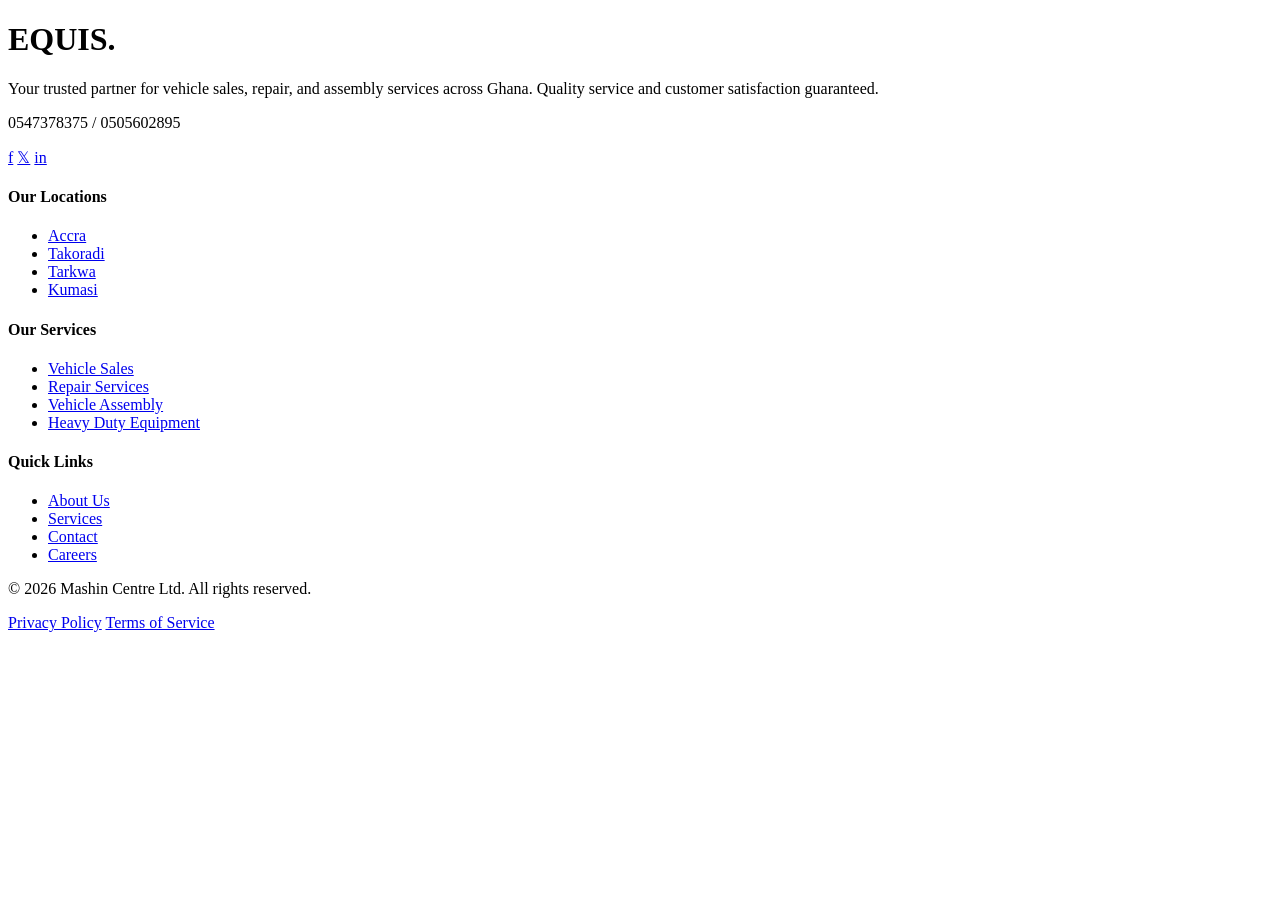
==== about.html @ 40446935 "added some files" ====
<!DOCTYPE html>
<html lang="en">
<head>
    <meta charset="UTF-8">
    <meta name="viewport" content="width=device-width, initial-scale=1.0">
    <title>Document</title>
</head>
<body>
    <!---------Footer----------------->
    <footer>
      <div class="footer-container">

        <div class="footer-brand">
          <div class="footer-logo">
            <h1>EQUIS.</h1>
          </div>
          <p class="footer-desc">
            Your trusted partner for vehicle sales, repair, and assembly services across Ghana. Quality service and customer satisfaction guaranteed.
          </p>
          <p class="footer-phone">0547378375 / 0505602895</p>
          <div class="footer-socials">
            <a href="#" class="social-link">f</a>
            <a href="#" class="social-link">𝕏</a>
            <a href="#" class="social-link">in</a>
          </div>
        </div>

        <div class="footer-col">
          <h4>Our Locations</h4>
          <ul>
            <li><a href="#">Accra</a></li>
            <li><a href="#">Takoradi</a></li>
            <li><a href="#">Tarkwa</a></li>
            <li><a href="#">Kumasi</a></li>
          </ul>
        </div>

        <div class="footer-col">
          <h4>Our Services</h4>
          <ul>
            <li><a href="#">Vehicle Sales</a></li>
            <li><a href="#">Repair Services</a></li>
            <li><a href="#">Vehicle Assembly</a></li>
            <li><a href="#">Heavy Duty Equipment</a></li>
          </ul>
        </div>

        <div class="footer-col">
          <h4>Quick Links</h4>
          <ul>
            <li><a href="#">About Us</a></li>
            <li><a href="#">Services</a></li>
            <li><a href="#">Contact</a></li>
            <li><a href="#">Careers</a></li>
          </ul>
        </div>

      </div>

      <div class="footer-bottom">
        <p>&copy; 2026 Mashin Centre Ltd. All rights reserved.</p>
        <div class="footer-bottom-links">
          <a href="#">Privacy Policy</a>
          <a href="#">Terms of Service</a>
        </div>
      </div>
    </footer>
    <!---------End of Footer----------------->
</body>
</html>
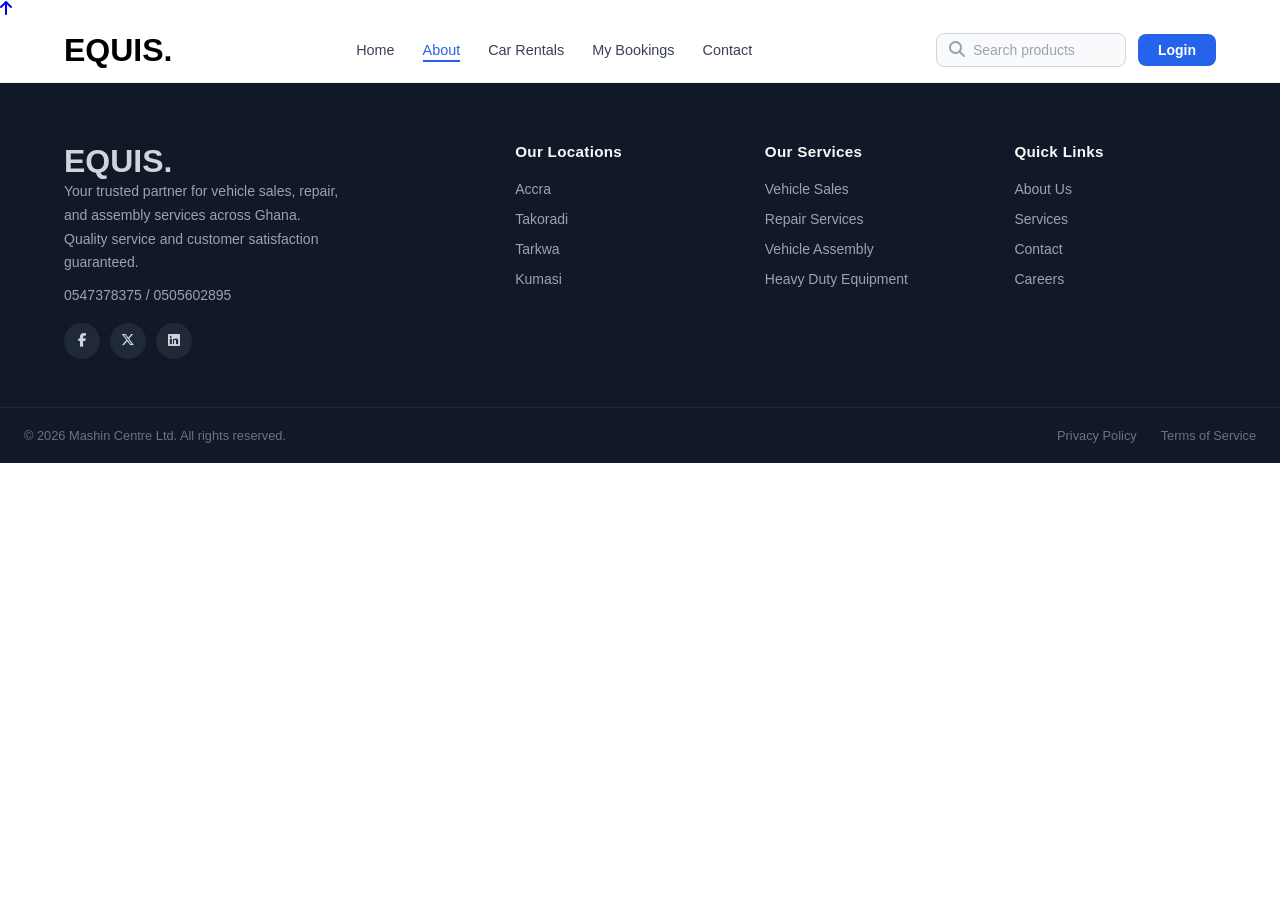
==== commit 218f236d: "added some files" ====
--- a/about.html
+++ b/about.html
@@ -1,12 +1,57 @@
-<!DOCTYPE html>
+<!doctype html>
+
 <html lang="en">
-<head>
-    <meta charset="UTF-8">
-    <meta name="viewport" content="width=device-width, initial-scale=1.0">
-    <title>Document</title>
-</head>
-<body>
-    <!---------Footer----------------->
+  <head>
+    <meta charset="UTF-8" />
+
+    <meta name="viewport" content="width=device-width, initial-scale=1.0" />
+
+    <title>EQUIS</title>
+
+    <link rel="stylesheet" href="css/style.css" />
+     <link rel="stylesheet" href="https://cdnjs.cloudflare.com/ajax/libs/font-awesome/6.5.0/css/all.min.css"/>
+  </head>
+  <body id="top">
+     
+    <div class="top-arrow">
+        <a href="#top"><i class="fa-solid fa-arrow-up"></i></a>
+    </div>
+
+   <!---------Header----------------->
+<header>
+  <div class="container">
+    <div class="navbar">
+
+      <div class="logo">
+        <h1>EQUIS.</h1>
+      </div>
+
+      <nav>
+        <ul>
+          <li><a href="index.html" >Home</a></li>
+          <li><a href="about.html" class="active">About</a></li>
+          <li><a href="rentals.html">Car Rentals</a></li>
+          <li><a href="booking.html">My Bookings</a></li>
+          <li><a href="contact.html">Contact</a></li>
+        </ul>
+      </nav>
+
+      <div class="header-actions">
+        <div class="search-box">
+          <span class="search-icon"><i class="fa-solid fa-magnifying-glass"></i></span>
+          <input type="text" placeholder="Search products" />
+        </div>
+        <a href="#" class="btn-login">Login</a>
+      </div>
+
+    </div>
+  </div>
+</header>
+<!-----------------End of header--------------------->
+<main>
+
+</main>
+ <!---------Footer----------------->
     <footer>
       <div class="footer-container">
 
@@ -19,9 +64,9 @@
           </p>
           <p class="footer-phone">0547378375 / 0505602895</p>
           <div class="footer-socials">
-            <a href="#" class="social-link">f</a>
-            <a href="#" class="social-link">𝕏</a>
-            <a href="#" class="social-link">in</a>
+            <a href="www.facebook.com" class="social-link"><i class="fa-brands fa-facebook-f"></i></a>
+            <a href="www.twitter.com" class="social-link"><i class="fa-brands fa-x-twitter"></i></a>
+            <a href="www.LinkedIn.com" class="social-link"><i class="fa-brands fa-linkedin"></i></a>
           </div>
         </div>
 
@@ -66,5 +111,7 @@
       </div>
     </footer>
     <!---------End of Footer----------------->
-</body>
-</html>+
+    <script src="js/script.js"></script>
+  </body>
+</html>
--- a/css/style.css
+++ b/css/style.css
@@ -0,0 +1,245 @@
+*{
+    margin: 0;
+    padding:0;
+    box-sizing: border-box;
+    text-decoration:none;
+    font-family: sans-serif;
+}
+/* ---- HEADER ----- */
+header {
+  background-color: #ffffff;
+  border-bottom: 1px solid #f0f0f0;
+  position: sticky;
+  top: 0;
+  z-index: 1000;
+}
+
+header .container {
+  max-width: 1200px;
+  margin: 0 auto;
+  padding: 0 24px;
+}
+
+.navbar {
+  display: flex;
+  align-items: center;
+  justify-content: space-between;
+  height: 64px;
+  gap: 32px;
+}
+
+.logo-img {
+  height: 40px;
+  width: auto;
+  display: block;
+}
+
+
+nav ul {
+  list-style: none;
+  display: flex;
+  align-items: center;
+  gap: 28px;
+  margin: 0;
+  padding: 0;
+}
+
+nav ul li a {
+  text-decoration: none;
+  color: #374151;
+  font-size: 0.9rem;
+  font-weight: 500;
+  transition: color 0.2s ease;
+  white-space: nowrap;
+}
+
+nav ul li a:hover {
+  color: #2563eb;
+}
+
+nav ul li a.active {
+  color: #2563eb;
+  border-bottom: 2px solid #2563eb;
+  padding-bottom: 2px;
+}
+
+
+.header-actions {
+  display: flex;
+  align-items: center;
+  gap: 12px;
+  flex-shrink: 0;
+}
+
+
+.search-box {
+  display: flex;
+  align-items: center;
+  gap: 8px;
+  border: 1px solid #d1d5db;
+  border-radius: 8px;
+  padding: 7px 12px;
+  background: #f9fafb;
+  color: #9ca3af;
+}
+
+.search-box input {
+  border: none;
+  outline: none;
+  background: transparent;
+  font-size: 0.875rem;
+  color: #374151;
+  width: 140px;
+}
+
+.search-box input::placeholder {
+  color: #9ca3af;
+}
+
+
+.btn-login {
+  background-color: #2563eb;
+  color: #ffffff;
+  text-decoration: none;
+  padding: 8px 20px;
+  border-radius: 8px;
+  font-size: 0.875rem;
+  font-weight: 600;
+  transition: background-color 0.2s ease;
+  white-space: nowrap;
+}
+
+.btn-login:hover {
+  background-color: #1d4ed8;
+}
+
+
+
+
+/* -------------FOOTER STYLES------------ */
+
+footer {
+  background-color: #111827;
+  color: #d1d5db;
+  padding-top: 60px;
+}
+
+
+.footer-container {
+  max-width: 1200px;
+  margin: 0 auto;
+  padding: 0 24px 48px;
+  display: grid;
+  grid-template-columns: 2fr 1fr 1fr 1fr;
+  gap: 48px;
+}
+
+.footer-logo-img {
+  height: 40px;
+  width: auto;
+  margin-bottom: 16px;
+  /* If logo is dark, make it visible on dark bg */
+  filter: brightness(0) invert(1);
+}
+
+.footer-desc {
+  font-size: 0.875rem;
+  line-height: 1.7;
+  color: #9ca3af;
+  margin-bottom: 12px;
+  max-width: 280px;
+}
+
+.footer-phone {
+  font-size: 0.875rem;
+  color: #9ca3af;
+  margin-bottom: 20px;
+}
+
+
+.footer-socials {
+  display: flex;
+  gap: 10px;
+}
+
+.social-link {
+  display: inline-flex;
+  align-items: center;
+  justify-content: center;
+  width: 36px;
+  height: 36px;
+  border-radius: 50%;
+  background-color: #1f2937;
+  color: #d1d5db;
+  text-decoration: none;
+  font-size: 0.85rem;
+  font-weight: 600;
+  transition: background-color 0.2s ease, color 0.2s ease;
+}
+
+.social-link:hover {
+  background-color: #2563eb;
+  color: #ffffff;
+}
+
+
+.footer-col h4 {
+  font-size: 0.95rem;
+  font-weight: 600;
+  color: #f9fafb;
+  margin-bottom: 20px;
+  letter-spacing: 0.02em;
+}
+
+.footer-col ul {
+  list-style: none;
+  padding: 0;
+  margin: 0;
+  display: flex;
+  flex-direction: column;
+  gap: 12px;
+}
+
+.footer-col ul li a {
+  text-decoration: none;
+  color: #9ca3af;
+  font-size: 0.875rem;
+  transition: color 0.2s ease;
+}
+
+.footer-col ul li a:hover {
+  color: #2563eb;
+}
+
+
+.footer-bottom {
+  border-top: 1px solid #1f2937;
+  max-width: 100%;
+  padding: 20px 24px;
+  display: flex;
+  align-items: center;
+  justify-content: space-between;
+}
+
+.footer-bottom p {
+  font-size: 0.8rem;
+  color: #6b7280;
+  margin: 0;
+}
+
+.footer-bottom-links {
+  display: flex;
+  gap: 24px;
+}
+
+.footer-bottom-links a {
+  text-decoration: none;
+  color: #6b7280;
+  font-size: 0.8rem;
+  transition: color 0.2s ease;
+}
+
+.footer-bottom-links a:hover {
+  color: #2563eb;
+}
+
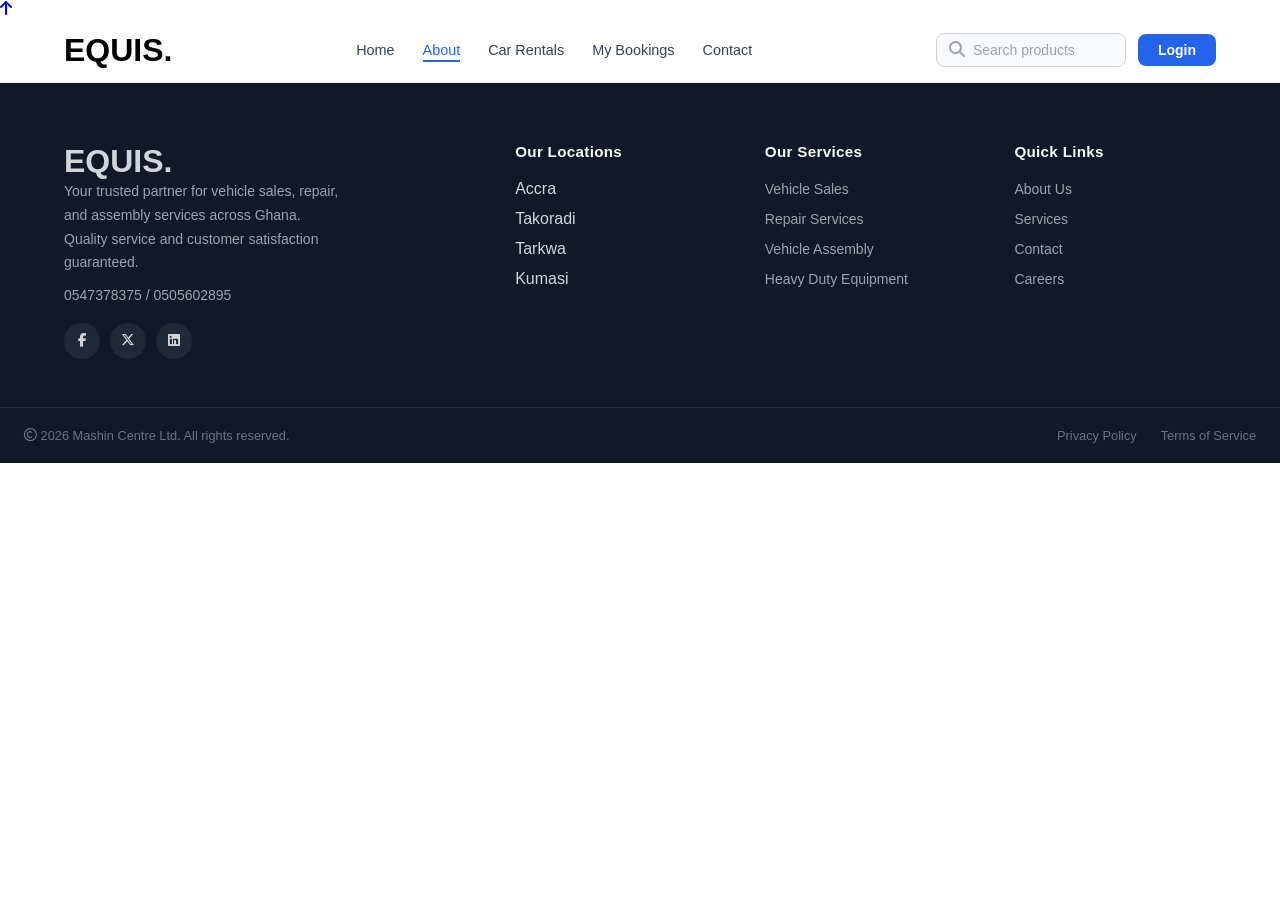
==== commit 196aad8d: "added some files" ====
--- a/about.html
+++ b/about.html
@@ -73,10 +73,10 @@
         <div class="footer-col">
           <h4>Our Locations</h4>
           <ul>
-            <li><a href="#">Accra</a></li>
-            <li><a href="#">Takoradi</a></li>
-            <li><a href="#">Tarkwa</a></li>
-            <li><a href="#">Kumasi</a></li>
+            <li>Accra</li>
+            <li>Takoradi</li>
+            <li>Tarkwa</li>
+            <li>Kumasi</li>
           </ul>
         </div>
 
@@ -93,17 +93,17 @@
         <div class="footer-col">
           <h4>Quick Links</h4>
           <ul>
-            <li><a href="#">About Us</a></li>
-            <li><a href="#">Services</a></li>
-            <li><a href="#">Contact</a></li>
-            <li><a href="#">Careers</a></li>
+            <li><a href="about.html">About Us</a></li>
+            <li><a href="booking.html">Services</a></li>
+            <li><a href="contact.html">Contact</a></li>
+            <li><a href="about.html">Careers</a></li>
           </ul>
         </div>
 
       </div>
 
       <div class="footer-bottom">
-        <p>&copy; 2026 Mashin Centre Ltd. All rights reserved.</p>
+        <p><i class="fa-regular fa-copyright"></i> 2026 Mashin Centre Ltd. All rights reserved.</p>
         <div class="footer-bottom-links">
           <a href="#">Privacy Policy</a>
           <a href="#">Terms of Service</a>
--- a/css/style.css
+++ b/css/style.css
@@ -1,3 +1,7 @@
+@import url('https://fonts.googleapis.com/css2?family=Arvo:ital,wght@0,400;0,700;1,400;1,700&family=Inter:ital,opsz,wght@0,14..32,100..900;1,14..32,100..900&family=Montserrat:ital,wght@0,100..900;1,100..900&family=Poppins:ital,wght@0,100;0,200;0,300;0,400;0,500;0,600;0,700;0,800;0,900;1,100;1,200;1,300;1,400;1,500;1,600;1,700;1,800;1,900&display=swap');
+
+
+
 *{
     margin: 0;
     padding:0;
@@ -111,6 +115,685 @@
 
 .btn-login:hover {
   background-color: #1d4ed8;
+}
+/* ----------MAIN STYLES-------- */
+
+
+
+.hero {
+  background: linear-gradient(135deg, #eef2ff 0%, #f0f7ff 50%, #e8f4fd 100%);
+  padding: 72px 0 60px;
+}
+
+.hero-container {
+  max-width: 1200px;
+  margin: 0 auto;
+  padding: 0 24px;
+  display: grid;
+  grid-template-columns: 1fr 1fr;
+  align-items: center;
+  gap: 48px;
+}
+
+
+.hero-label {
+  display: inline-block;
+  background-color: #dbeafe;
+  color: #2563eb;
+  font-size: 0.78rem;
+  font-weight: 600;
+  padding: 5px 14px;
+  border-radius: 20px;
+  margin-bottom: 20px;
+  letter-spacing: 0.03em;
+}
+
+.hero-title {
+  font-size: 3rem;
+  font-weight: 800;
+  color: #111827;
+  line-height: 1.15;
+  margin-bottom: 18px;
+}
+
+.hero-title-blue {
+  color: #2563eb;
+}
+
+.hero-desc {
+  font-size: 0.95rem;
+  color: #6b7280;
+  line-height: 1.75;
+  max-width: 420px;
+  margin-bottom: 36px;
+}
+
+
+.hero-stats {
+  display: flex;
+  gap: 32px;
+  flex-wrap: wrap;
+}
+
+.stat-item {
+  display: flex;
+  align-items: center;
+  gap: 10px;
+}
+
+.stat-icon {
+  font-size: 1.4rem;
+  color: #2563eb;
+}
+
+.stat-number {
+  font-size: 1.1rem;
+  font-weight: 700;
+  color: #111827;
+  line-height: 1.2;
+}
+
+.stat-label {
+  font-size: 0.78rem;
+  color: #9ca3af;
+}
+
+
+.hero-image-wrap {
+  position: relative;
+  display: flex;
+  align-items: center;
+  justify-content: center;
+}
+
+.hero-car-img {
+  width: 100%;
+  max-width: 520px;
+  object-fit: contain;
+  position: relative;
+  z-index: 1;
+  filter: drop-shadow(0 20px 40px rgba(0, 0, 0, 0.12));
+}
+
+
+.hero-badge {
+  position: absolute;
+  background: #ffffff;
+  border-radius: 12px;
+  padding: 10px 16px;
+  display: flex;
+  align-items: center;
+  gap: 10px;
+  box-shadow: 0 8px 24px rgba(0, 0, 0, 0.1);
+  z-index: 2;
+}
+
+.badge-rating {
+  top: 20px;
+  left: 0;
+}
+
+.badge-price {
+  bottom: 20px;
+  right: 0;
+}
+
+.badge-star {
+  font-size: 1.2rem;
+  color: #2563eb;
+  background: #dbeafe;
+  width: 34px;
+  height: 34px;
+  border-radius: 50%;
+  display: flex;
+  align-items: center;
+  justify-content: center;
+}
+
+.badge-check {
+  font-size: 1rem;
+  color: #16a34a;
+  background: #dcfce7;
+  width: 34px;
+  height: 34px;
+  border-radius: 50%;
+  display: flex;
+  align-items: center;
+  justify-content: center;
+  font-weight: 700;
+}
+
+.badge-title {
+  font-size: 0.85rem;
+  font-weight: 700;
+  color: #111827;
+  line-height: 1.3;
+}
+
+.badge-sub {
+  font-size: 0.75rem;
+  color: #9ca3af;
+}
+
+/* ===========================
+   BOOKING FORM SECTION
+   =========================== */
+
+.booking-section {
+  background: #ffffff;
+  padding: 0 0 60px;
+}
+
+.booking-container {
+  max-width: 900px;
+  margin: 0 auto;
+  padding: 0 24px;
+}
+
+.booking-label {
+  font-size: 0.85rem;
+  font-weight: 600;
+  color: #374151;
+  margin-bottom: 16px;
+  padding-top: 40px;
+}
+
+.booking-form {
+  display: flex;
+  align-items: flex-end;
+  gap: 0;
+  background: #ffffff;
+  border: 1px solid #e5e7eb;
+  border-radius: 14px;
+  padding: 20px 24px;
+  box-shadow: 0 4px 24px rgba(0, 0, 0, 0.06);
+  flex-wrap: wrap;
+}
+
+.form-group {
+  flex: 1;
+  min-width: 160px;
+  display: flex;
+  flex-direction: column;
+  gap: 6px;
+}
+
+.form-group label {
+  font-size: 0.78rem;
+  font-weight: 600;
+  color: #374151;
+  letter-spacing: 0.02em;
+}
+
+.input-wrap {
+  display: flex;
+  align-items: center;
+  gap: 8px;
+}
+
+.input-icon {
+  font-size: 1rem;
+  color: #9ca3af;
+}
+
+.input-wrap select,
+.input-wrap input[type="date"] {
+  border: none;
+  outline: none;
+  font-size: 0.875rem;
+  color: #374151;
+  background: transparent;
+  width: 100%;
+  cursor: pointer;
+}
+
+.input-wrap select option {
+  color: #374151;
+}
+
+
+.form-divider {
+  width: 1px;
+  height: 40px;
+  background-color: #e5e7eb;
+  margin: 0 16px;
+  align-self: center;
+}
+
+
+.btn-search {
+  background-color: #2563eb;
+  color: #ffffff;
+  border: none;
+  padding: 12px 28px;
+  border-radius: 10px;
+  font-size: 0.9rem;
+  font-weight: 600;
+  cursor: pointer;
+  white-space: nowrap;
+  margin-left: 16px;
+  transition: background-color 0.2s ease, transform 0.1s ease;
+}
+
+.btn-search:hover {
+  background-color: #1d4ed8;
+  transform: translateY(-1px);
+}
+
+.btn-search:active {
+  transform: translateY(0);
+}
+
+ 
+/* ===========================
+   WHY CHOOSE US / FEATURES
+   =========================== */
+.features-section {
+  background: #f8fafc;
+  padding: 80px 0;
+}
+ 
+.section-header {
+  text-align: center;
+  margin-bottom: 52px;
+}
+ 
+.section-tag {
+  display: inline-block;
+  background: #dbeafe;
+  color: #2563eb;
+  font-size: 0.78rem;
+  font-weight: 600;
+  padding: 5px 14px;
+  border-radius: 20px;
+  margin-bottom: 14px;
+  letter-spacing: 0.03em;
+}
+ 
+.section-header h2 {
+  font-size: 2rem;
+  font-weight: 800;
+  color: #111827;
+  margin-bottom: 12px;
+  letter-spacing: -0.02em;
+}
+ 
+.section-header p {
+  font-size: 0.9rem;
+  color: #6b7280;
+  max-width: 480px;
+  margin: 0 auto;
+}
+ 
+.features-grid {
+  display: grid;
+  grid-template-columns: repeat(4, 1fr);
+  gap: 24px;
+}
+ 
+.feature-card {
+  background: #ffffff;
+  border-radius: 16px;
+  padding: 28px 24px;
+  border: 1px solid #f0f0f0;
+  transition: box-shadow 0.2s, transform 0.2s;
+}
+ 
+.feature-card:hover {
+  box-shadow: 0 8px 32px rgba(37,99,235,0.08);
+  transform: translateY(-4px);
+}
+ 
+.feature-icon {
+  font-size: 1.8rem;
+  margin-bottom: 16px;
+}
+ 
+.feature-card h4 {
+  font-size: 0.95rem;
+  font-weight: 700;
+  color: #111827;
+  margin-bottom: 10px;
+}
+ 
+.feature-card p {
+  font-size: 0.83rem;
+  color: #6b7280;
+  line-height: 1.7;
+}
+ 
+/* ===========================
+   FEATURED VEHICLES
+   =========================== */
+.vehicles-section {
+  background: #ffffff;
+  padding: 80px 0;
+}
+ 
+.vehicles-grid {
+  display: grid;
+  grid-template-columns: repeat(3, 1fr);
+  gap: 24px;
+  margin-bottom: 40px;
+}
+ 
+.vehicle-card {
+  background: #ffffff;
+  border-radius: 16px;
+  border: 1px solid #f0f0f0;
+  overflow: hidden;
+  transition: box-shadow 0.2s, transform 0.2s;
+}
+ 
+.vehicle-card:hover {
+  box-shadow: 0 12px 40px rgba(0,0,0,0.09);
+  transform: translateY(-4px);
+}
+ 
+.vehicle-img-wrap {
+  position: relative;
+  background: #f8fafc;
+  height: 180px;
+  overflow: hidden;
+  display: flex;
+  align-items: center;
+  justify-content: center;
+}
+ 
+.vehicle-img-wrap img {
+  width: 100%;
+  height: 100%;
+  object-fit: cover;
+  transition: transform 0.3s;
+}
+ 
+.vehicle-card:hover .vehicle-img-wrap img {
+  transform: scale(1.05);
+}
+ 
+/* Vehicle type tags */
+.v-tag {
+  position: absolute;
+  top: 12px;
+  left: 12px;
+  font-size: 0.7rem;
+  font-weight: 700;
+  padding: 3px 10px;
+  border-radius: 20px;
+  text-transform: capitalize;
+  letter-spacing: 0.03em;
+  z-index: 1;
+}
+ 
+.v-tag.luxury  { background: #fef3c7; color: #d97706; }
+.v-tag.suv     { background: #d1fae5; color: #059669; }
+.v-tag.electric{ background: #ede9fe; color: #7c3aed; }
+.v-tag.sedan   { background: #dbeafe; color: #2563eb; }
+.v-tag.sports  { background: #fee2e2; color: #dc2626; }
+.v-tag.van     { background: #fce7f3; color: #db2777; }
+ 
+.v-fav {
+  position: absolute;
+  top: 12px;
+  right: 12px;
+  width: 28px;
+  height: 28px;
+  background: #ffffff;
+  border-radius: 50%;
+  display: flex;
+  align-items: center;
+  justify-content: center;
+  font-size: 0.85rem;
+  color: #9ca3af;
+  cursor: pointer;
+  z-index: 1;
+  box-shadow: 0 2px 6px rgba(0,0,0,0.1);
+  transition: color 0.2s;
+}
+ 
+.v-fav:hover {
+  color: #ef4444;
+}
+ 
+/* Vehicle info */
+.vehicle-info {
+  padding: 18px 18px 16px;
+}
+ 
+.vehicle-info h4 {
+  font-size: 0.95rem;
+  font-weight: 700;
+  color: #111827;
+  margin-bottom: 6px;
+}
+ 
+.v-rating {
+  font-size: 0.78rem;
+  color: #f59e0b;
+  margin-bottom: 12px;
+}
+ 
+.v-rating span {
+  color: #6b7280;
+  font-size: 0.75rem;
+}
+ 
+.v-specs {
+  display: flex;
+  gap: 12px;
+  flex-wrap: wrap;
+  margin-bottom: 8px;
+}
+ 
+.v-specs span {
+  font-size: 0.75rem;
+  color: #6b7280;
+}
+ 
+.v-location {
+  font-size: 0.75rem;
+  color: #9ca3af;
+  margin-bottom: 14px;
+}
+ 
+.v-footer {
+  display: flex;
+  align-items: flex-end;
+  justify-content: space-between;
+  border-top: 1px solid #f3f4f6;
+  padding-top: 14px;
+}
+ 
+.v-price-label {
+  font-size: 0.7rem;
+  color: #9ca3af;
+  margin-bottom: 2px;
+}
+ 
+.v-price {
+  font-size: 1.25rem;
+  font-weight: 800;
+  color: #2563eb;
+}
+ 
+.v-actions {
+  display: flex;
+  gap: 8px;
+}
+ 
+.btn-details {
+  padding: 7px 14px;
+  border: 1.5px solid #d1d5db;
+  border-radius: 8px;
+  font-size: 0.78rem;
+  font-weight: 600;
+  color: #374151;
+  background: transparent;
+  transition: border-color 0.2s, color 0.2s;
+  white-space: nowrap;
+}
+ 
+.btn-details:hover {
+  border-color: #2563eb;
+  color: #2563eb;
+}
+ 
+.btn-book {
+  padding: 7px 14px;
+  background: #2563eb;
+  border-radius: 8px;
+  font-size: 0.78rem;
+  font-weight: 600;
+  color: #ffffff;
+  transition: background-color 0.2s;
+  white-space: nowrap;
+}
+ 
+.btn-book:hover {
+  background-color: #1d4ed8;
+}
+ 
+/* View All */
+.view-all-wrap {
+  text-align: center;
+}
+ 
+.btn-view-all {
+  display: inline-block;
+  background: #2563eb;
+  color: #ffffff;
+  padding: 12px 36px;
+  border-radius: 10px;
+  font-size: 0.9rem;
+  font-weight: 600;
+  transition: background-color 0.2s, transform 0.1s;
+}
+ 
+.btn-view-all:hover {
+  background-color: #1d4ed8;
+  transform: translateY(-1px);
+}
+ 
+/* ----------TESTIMONIALS--------- */
+.testimonials-section {
+  background: #f8fafc;
+  padding: 80px 0 40px;
+}
+ 
+.testimonial-card {
+  max-width: 720px;
+  margin: 0 auto;
+  background: #ffffff;
+  border-radius: 20px;
+  padding: 40px;
+  box-shadow: 0 4px 32px rgba(0,0,0,0.07);
+  position: relative;
+}
+ 
+.testimonial-text {
+  font-size: 0.95rem;
+  color: #374151;
+  line-height: 1.85;
+  font-style: italic;
+  margin-bottom: 28px;
+}
+ 
+.testimonial-author {
+  display: flex;
+  align-items: center;
+  gap: 14px;
+  margin-bottom: 16px;
+}
+ 
+.author-avatar {
+  width: 48px;
+  height: 48px;
+  border-radius: 50%;
+  background: #2563eb;
+  color: #ffffff;
+  font-size: 1.1rem;
+  font-weight: 700;
+  display: flex;
+  align-items: center;
+  justify-content: center;
+  flex-shrink: 0;
+}
+ 
+.author-name {
+  font-size: 0.9rem;
+  font-weight: 700;
+  color: #111827;
+}
+ 
+.author-role {
+  font-size: 0.78rem;
+  color: #6b7280;
+}
+ 
+.author-company {
+  font-size: 0.75rem;
+  color: #9ca3af;
+}
+ 
+.testimonial-stars {
+  color: #f59e0b;
+  font-size: 1rem;
+  margin-bottom: 20px;
+}
+ 
+.testimonial-nav {
+  display: flex;
+  gap: 8px;
+  justify-content: flex-end;
+}
+ 
+.nav-btn {
+  width: 34px;
+  height: 34px;
+  border-radius: 50%;
+  border: 1.5px solid #d1d5db;
+  background: transparent;
+  font-size: 1.1rem;
+  cursor: pointer;
+  color: #374151;
+  display: flex;
+  align-items: center;
+  justify-content: center;
+  transition: border-color 0.2s, background 0.2s;
+}
+ 
+.nav-btn:hover {
+  border-color: #2563eb;
+  background: #2563eb;
+  color: #ffffff;
+}
+ 
+/* ----------STATS STYLES--------- */
+.stats-bar {
+  background: #ffffff;
+  padding: 48px 0;
+  border-top: 1px solid #f0f0f0;
+  border-bottom: 1px solid #f0f0f0;
+}
+ 
+.stats-grid {
+  display: grid;
+  grid-template-columns: repeat(4, 1fr);
+  gap: 24px;
+  text-align: center;
+}
+ 
+.stats-num {
+  font-size: 2rem;
+  font-weight: 800;
+  color: #111827;
+  letter-spacing: -0.02em;
+  margin-bottom: 4px;
+}
+ 
+.stats-lbl {
+  font-size: 0.82rem;
+  color: #9ca3af;
 }
 
 
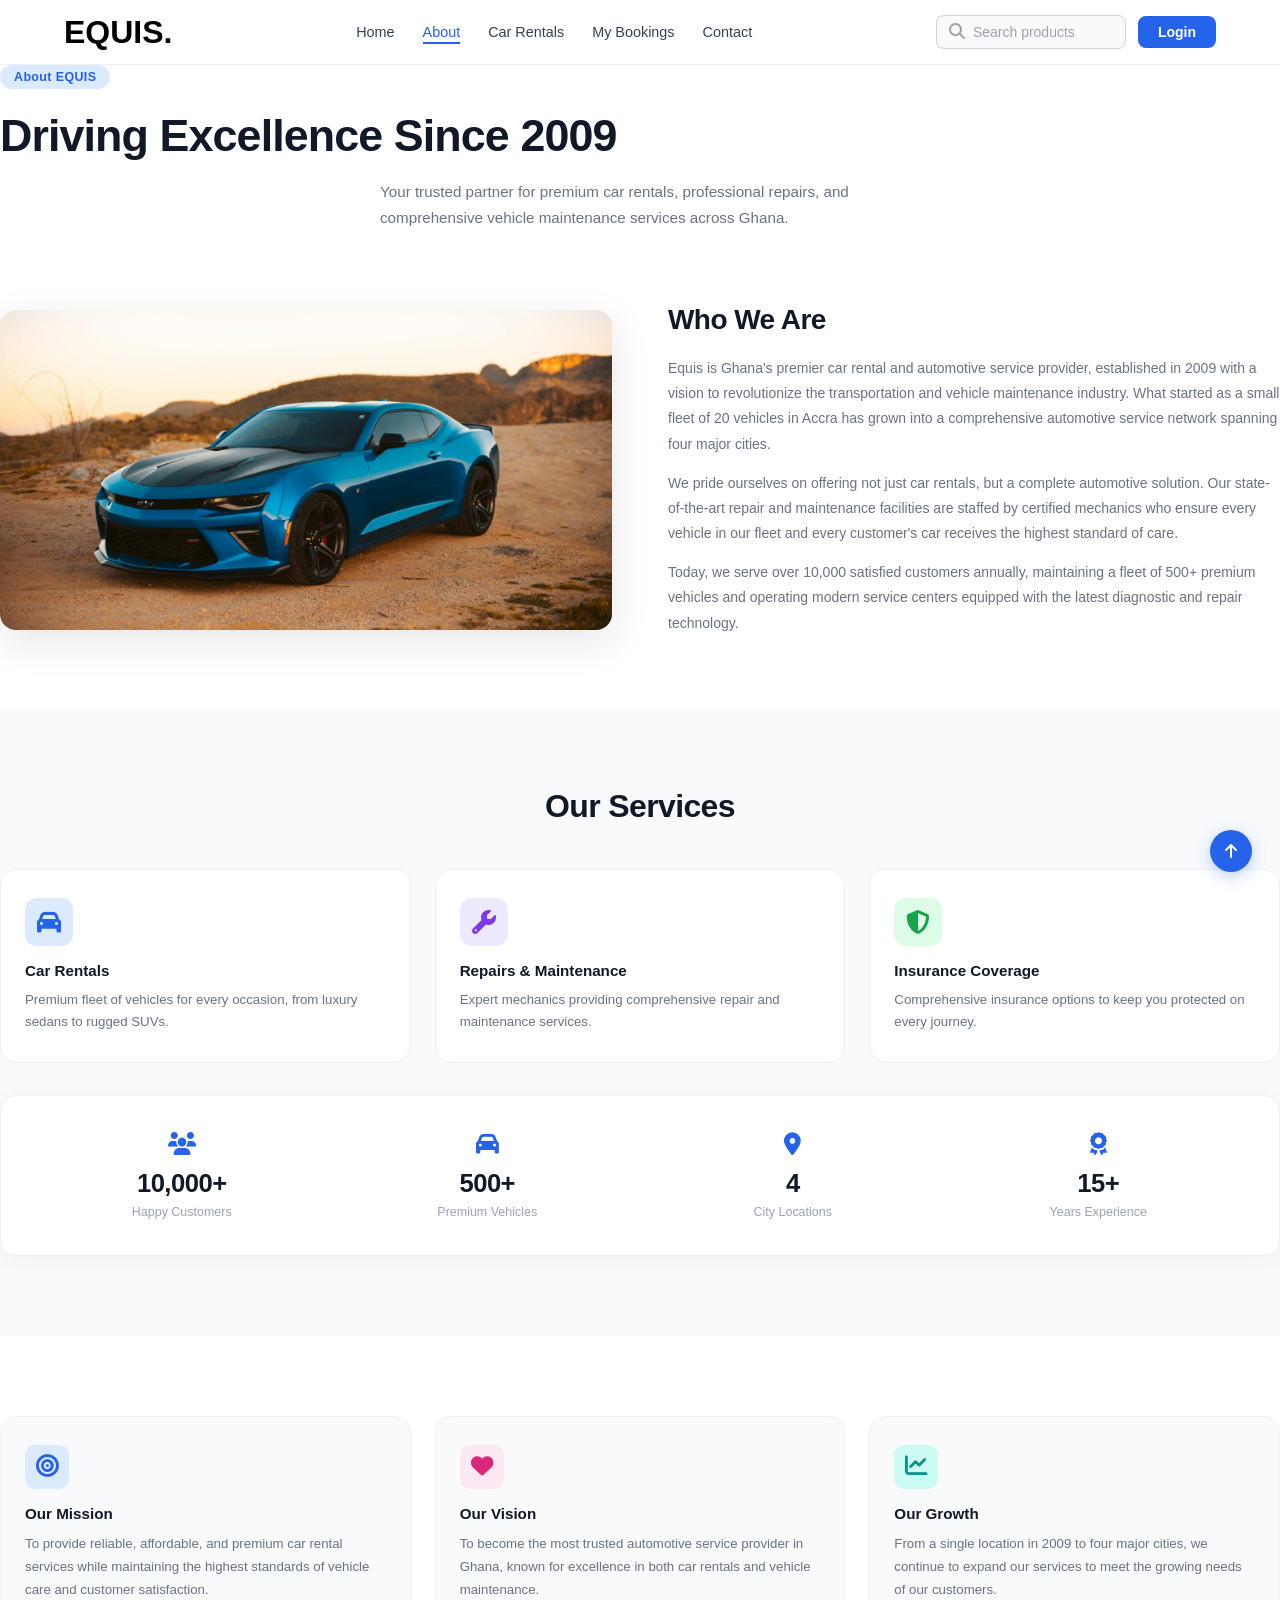
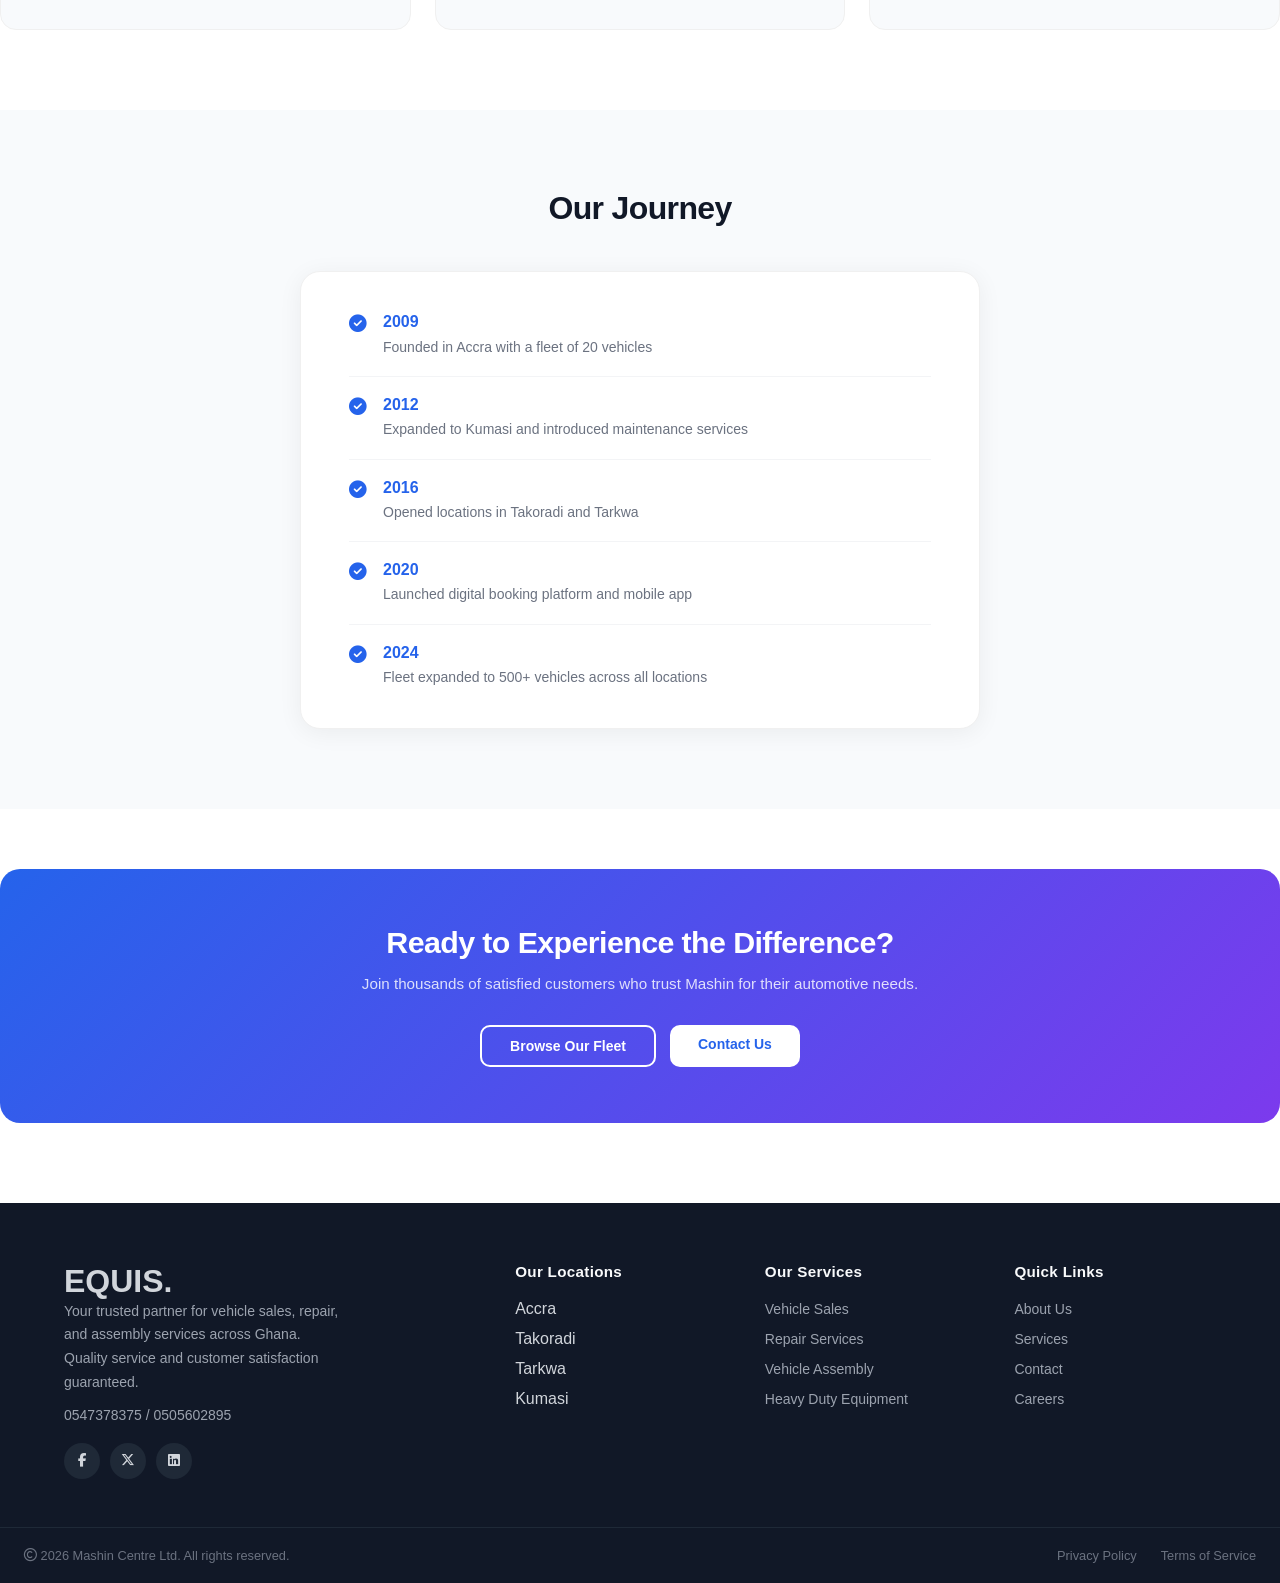
==== commit 7eb87e39: "added some files" ====
--- a/about.html
+++ b/about.html
@@ -49,7 +49,164 @@
 </header>
 <!-----------------End of header--------------------->
 <main>
-
+<!---------- ABOUT HERO -------->
+      <section class="about-hero">
+        <div class="container">
+          <span class="section-tag">About EQUIS</span>
+          <h1 class="about-hero-title">Driving Excellence Since <span class="blue">2009</span></h1>
+          <p class="about-hero-desc">Your trusted partner for premium car rentals, professional repairs, and comprehensive vehicle maintenance services across Ghana.</p>
+        </div>
+      </section>
+ 
+      <!-------- WHO WE ARE ------->
+      <section class="who-section">
+        <div class="container who-grid">
+          <div class="who-img-wrap">
+            <img src="images/car4.jpg" alt="Our Fleet" class="who-img" />
+          </div>
+          <div class="who-content">
+            <h2>Who We Are</h2>
+            <p>Equis is Ghana's premier car rental and automotive service provider, established in 2009 with a vision to revolutionize the transportation and vehicle maintenance industry. What started as a small fleet of 20 vehicles in Accra has grown into a comprehensive automotive service network spanning four major cities.</p>
+            <p>We pride ourselves on offering not just car rentals, but a complete automotive solution. Our state-of-the-art repair and maintenance facilities are staffed by certified mechanics who ensure every vehicle in our fleet and every customer's car receives the highest standard of care.</p>
+            <p>Today, we serve over 10,000 satisfied customers annually, maintaining a fleet of 500+ premium vehicles and operating modern service centers equipped with the latest diagnostic and repair technology.</p>
+          </div>
+        </div>
+      </section>
+ 
+      <!-------- OUR SERVICES -------->
+      <section class="about-services-section">
+        <div class="container">
+          <div class="section-header">
+            <h2>Our Services</h2>
+          </div>
+          <div class="about-services-grid">
+            <div class="about-service-card">
+              <div class="about-service-icon blue-icon"><i class="fa-solid fa-car"></i></div>
+              <h4>Car Rentals</h4>
+              <p>Premium fleet of vehicles for every occasion, from luxury sedans to rugged SUVs.</p>
+            </div>
+            <div class="about-service-card">
+              <div class="about-service-icon purple-icon"><i class="fa-solid fa-wrench"></i></div>
+              <h4>Repairs & Maintenance</h4>
+              <p>Expert mechanics providing comprehensive repair and maintenance services.</p>
+            </div>
+            <div class="about-service-card">
+              <div class="about-service-icon green-icon"><i class="fa-solid fa-shield-halved"></i></div>
+              <h4>Insurance Coverage</h4>
+              <p>Comprehensive insurance options to keep you protected on every journey.</p>
+            </div>
+          </div>
+ 
+          
+          <div class="about-stats-box">
+            <div class="about-stat-item">
+              <span class="about-stat-icon"><i class="fa-solid fa-users"></i></span>
+              <p class="about-stat-num">10,000+</p>
+              <p class="about-stat-lbl">Happy Customers</p>
+            </div>
+            <div class="about-stat-item">
+              <span class="about-stat-icon"><i class="fa-solid fa-car"></i></span>
+              <p class="about-stat-num">500+</p>
+              <p class="about-stat-lbl">Premium Vehicles</p>
+            </div>
+            <div class="about-stat-item">
+              <span class="about-stat-icon"><i class="fa-solid fa-location-dot"></i></span>
+              <p class="about-stat-num">4</p>
+              <p class="about-stat-lbl">City Locations</p>
+            </div>
+            <div class="about-stat-item">
+              <span class="about-stat-icon"><i class="fa-solid fa-award"></i></span>
+              <p class="about-stat-num">15+</p>
+              <p class="about-stat-lbl">Years Experience</p>
+            </div>
+          </div>
+        </div>
+      </section>
+ 
+      <!-------- MISSION -------->
+      <section class="mvg-section">
+        <div class="container">
+          <div class="mvg-grid">
+            <div class="mvg-card">
+              <div class="mvg-icon blue-icon"><i class="fa-solid fa-bullseye"></i></div>
+              <h4>Our Mission</h4>
+              <p>To provide reliable, affordable, and premium car rental services while maintaining the highest standards of vehicle care and customer satisfaction.</p>
+            </div>
+            <div class="mvg-card">
+              <div class="mvg-icon pink-icon"><i class="fa-solid fa-heart"></i></div>
+              <h4>Our Vision</h4>
+              <p>To become the most trusted automotive service provider in Ghana, known for excellence in both car rentals and vehicle maintenance.</p>
+            </div>
+            <div class="mvg-card">
+              <div class="mvg-icon teal-icon"><i class="fa-solid fa-chart-line"></i></div>
+              <h4>Our Growth</h4>
+              <p>From a single location in 2009 to four major cities, we continue to expand our services to meet the growing needs of our customers.</p>
+            </div>
+          </div>
+        </div>
+      </section>
+ 
+      <!--------- OUR JOURNEY TIMELINE -------->
+      <section class="journey-section">
+        <div class="container">
+          <div class="section-header">
+            <h2>Our Journey</h2>
+          </div>
+          <div class="journey-box">
+            <div class="timeline">
+              <div class="timeline-item">
+                <span class="timeline-icon"><i class="fa-solid fa-circle-check"></i></span>
+                <div class="timeline-content">
+                  <p class="timeline-year">2009</p>
+                  <p class="timeline-desc">Founded in Accra with a fleet of 20 vehicles</p>
+                </div>
+              </div>
+              <div class="timeline-item">
+                <span class="timeline-icon"><i class="fa-solid fa-circle-check"></i></span>
+                <div class="timeline-content">
+                  <p class="timeline-year">2012</p>
+                  <p class="timeline-desc">Expanded to Kumasi and introduced maintenance services</p>
+                </div>
+              </div>
+              <div class="timeline-item">
+                <span class="timeline-icon"><i class="fa-solid fa-circle-check"></i></span>
+                <div class="timeline-content">
+                  <p class="timeline-year">2016</p>
+                  <p class="timeline-desc">Opened locations in Takoradi and Tarkwa</p>
+                </div>
+              </div>
+              <div class="timeline-item">
+                <span class="timeline-icon"><i class="fa-solid fa-circle-check"></i></span>
+                <div class="timeline-content">
+                  <p class="timeline-year">2020</p>
+                  <p class="timeline-desc">Launched digital booking platform and mobile app</p>
+                </div>
+              </div>
+              <div class="timeline-item">
+                <span class="timeline-icon"><i class="fa-solid fa-circle-check"></i></span>
+                <div class="timeline-content">
+                  <p class="timeline-year">2024</p>
+                  <p class="timeline-desc">Fleet expanded to 500+ vehicles across all locations</p>
+                </div>
+              </div>
+            </div>
+          </div>
+        </div>
+      </section>
+ 
+      <!---------- CTA BANNER -------->
+      <section class="cta-section">
+        <div class="container">
+          <div class="cta-banner">
+            <h2>Ready to Experience the Difference?</h2>
+            <p>Join thousands of satisfied customers who trust Mashin for their automotive needs.</p>
+            <div class="cta-actions">
+              <a href="rentals.html" class="btn-cta-outline">Browse Our Fleet</a>
+              <a href="contact.html" class="btn-cta-solid">Contact Us</a>
+            </div>
+          </div>
+        </div>
+      </section>
 </main>
  <!---------Footer----------------->
     <footer>
--- a/css/style.css
+++ b/css/style.css
@@ -796,7 +796,428 @@
   color: #9ca3af;
 }
 
-
+about-hero {
+  background: linear-gradient(135deg, #eef2ff 0%, #f0f7ff 50%, #e8f4fd 100%);
+  padding: 72px 0 60px;
+  text-align: center;
+}
+ 
+.about-hero .section-tag {
+  display: inline-block;
+  background-color: #dbeafe;
+  color: #2563eb;
+  font-size: 0.78rem;
+  font-weight: 600;
+  padding: 5px 14px;
+  border-radius: 20px;
+  margin-bottom: 20px;
+  letter-spacing: 0.03em;
+}
+ 
+.about-hero-title {
+  font-size: 2.8rem;
+  font-weight: 800;
+  color: #111827;
+  line-height: 1.2;
+  margin-bottom: 16px;
+  letter-spacing: -0.02em;
+}
+ 
+.about-hero-desc {
+  font-size: 0.95rem;
+  color: #6b7280;
+  line-height: 1.75;
+  max-width: 520px;
+  margin: 0 auto;
+}
+ 
+/* ===========================
+   WHO WE ARE
+   =========================== */
+.who-section {
+  background: #ffffff;
+  padding: 72px 0;
+}
+ 
+.who-grid {
+  display: grid;
+  grid-template-columns: 1fr 1fr;
+  align-items: center;
+  gap: 56px;
+}
+ 
+.who-img-wrap {
+  border-radius: 16px;
+  overflow: hidden;
+  box-shadow: 0 12px 40px rgba(0, 0, 0, 0.1);
+}
+ 
+.who-img {
+  width: 100%;
+  height: 320px;
+  object-fit: cover;
+  display: block;
+}
+ 
+.who-content h2 {
+  font-size: 1.75rem;
+  font-weight: 800;
+  color: #111827;
+  margin-bottom: 20px;
+  letter-spacing: -0.02em;
+}
+ 
+.who-content p {
+  font-size: 0.875rem;
+  color: #6b7280;
+  line-height: 1.8;
+  margin-bottom: 14px;
+}
+ 
+.who-content p:last-child {
+  margin-bottom: 0;
+}
+ 
+/* ===========================
+   ABOUT SERVICES SECTION
+   =========================== */
+.about-services-section {
+  background: #f8fafc;
+  padding: 80px 0;
+}
+ 
+.about-services-section .section-header {
+  text-align: center;
+  margin-bottom: 44px;
+}
+ 
+.about-services-section .section-header h2 {
+  font-size: 2rem;
+  font-weight: 800;
+  color: #111827;
+  letter-spacing: -0.02em;
+}
+ 
+.about-services-grid {
+  display: grid;
+  grid-template-columns: repeat(3, 1fr);
+  gap: 24px;
+  margin-bottom: 32px;
+}
+ 
+.about-service-card {
+  background: #ffffff;
+  border-radius: 16px;
+  padding: 28px 24px;
+  border: 1px solid #f0f0f0;
+  transition: box-shadow 0.2s, transform 0.2s;
+}
+ 
+.about-service-card:hover {
+  box-shadow: 0 8px 32px rgba(37, 99, 235, 0.08);
+  transform: translateY(-4px);
+}
+ 
+.about-service-icon {
+  font-size: 1.5rem;
+  width: 48px;
+  height: 48px;
+  border-radius: 12px;
+  display: flex;
+  align-items: center;
+  justify-content: center;
+  margin-bottom: 16px;
+}
+ 
+.blue-icon   { background: #dbeafe; color: #2563eb; }
+.purple-icon { background: #ede9fe; color: #7c3aed; }
+.green-icon  { background: #dcfce7; color: #16a34a; }
+.pink-icon   { background: #fce7f3; color: #db2777; }
+.teal-icon   { background: #ccfbf1; color: #0d9488; }
+ 
+.about-service-card h4 {
+  font-size: 0.95rem;
+  font-weight: 700;
+  color: #111827;
+  margin-bottom: 10px;
+}
+ 
+.about-service-card p {
+  font-size: 0.83rem;
+  color: #6b7280;
+  line-height: 1.7;
+}
+ 
+/* ===========================
+   ABOUT STATS BOX
+   =========================== */
+.about-stats-box {
+  background: #ffffff;
+  border-radius: 16px;
+  border: 1px solid #f0f0f0;
+  padding: 36px 40px;
+  display: grid;
+  grid-template-columns: repeat(4, 1fr);
+  gap: 24px;
+  text-align: center;
+  box-shadow: 0 4px 20px rgba(0, 0, 0, 0.04);
+}
+ 
+.about-stat-item {
+  display: flex;
+  flex-direction: column;
+  align-items: center;
+  gap: 6px;
+}
+ 
+.about-stat-icon {
+  font-size: 1.4rem;
+  color: #2563eb;
+  margin-bottom: 4px;
+}
+ 
+.about-stat-num {
+  font-size: 1.6rem;
+  font-weight: 800;
+  color: #111827;
+  letter-spacing: -0.02em;
+  line-height: 1.2;
+}
+ 
+.about-stat-lbl {
+  font-size: 0.78rem;
+  color: #9ca3af;
+}
+ 
+/* ===========================
+   MISSION / VISION / GROWTH
+   =========================== */
+.mvg-section {
+  background: #ffffff;
+  padding: 80px 0;
+}
+ 
+.mvg-grid {
+  display: grid;
+  grid-template-columns: repeat(3, 1fr);
+  gap: 24px;
+}
+ 
+.mvg-card {
+  background: #f8fafc;
+  border-radius: 16px;
+  padding: 28px 24px;
+  border: 1px solid #f0f0f0;
+  transition: box-shadow 0.2s, transform 0.2s;
+}
+ 
+.mvg-card:hover {
+  box-shadow: 0 8px 32px rgba(37, 99, 235, 0.07);
+  transform: translateY(-4px);
+}
+ 
+.mvg-icon {
+  font-size: 1.4rem;
+  width: 44px;
+  height: 44px;
+  border-radius: 10px;
+  display: flex;
+  align-items: center;
+  justify-content: center;
+  margin-bottom: 16px;
+}
+ 
+.mvg-card h4 {
+  font-size: 0.95rem;
+  font-weight: 700;
+  color: #111827;
+  margin-bottom: 10px;
+}
+ 
+.mvg-card p {
+  font-size: 0.83rem;
+  color: #6b7280;
+  line-height: 1.75;
+}
+ 
+/* ===========================
+   OUR JOURNEY / TIMELINE
+   =========================== */
+.journey-section {
+  background: #f8fafc;
+  padding: 80px 0;
+}
+ 
+.journey-section .section-header {
+  text-align: center;
+  margin-bottom: 44px;
+}
+ 
+.journey-section .section-header h2 {
+  font-size: 2rem;
+  font-weight: 800;
+  color: #111827;
+  letter-spacing: -0.02em;
+}
+ 
+.journey-box {
+  max-width: 680px;
+  margin: 0 auto;
+  background: #ffffff;
+  border-radius: 20px;
+  padding: 40px 48px;
+  box-shadow: 0 4px 24px rgba(0, 0, 0, 0.06);
+  border: 1px solid #f0f0f0;
+}
+ 
+.timeline {
+  display: flex;
+  flex-direction: column;
+  gap: 0;
+}
+ 
+.timeline-item {
+  display: flex;
+  align-items: flex-start;
+  gap: 16px;
+  padding: 18px 0;
+  border-bottom: 1px solid #f3f4f6;
+  position: relative;
+}
+ 
+.timeline-item:last-child {
+  border-bottom: none;
+  padding-bottom: 0;
+}
+ 
+.timeline-item:first-child {
+  padding-top: 0;
+}
+ 
+.timeline-icon {
+  font-size: 1.1rem;
+  color: #2563eb;
+  flex-shrink: 0;
+  margin-top: 2px;
+}
+ 
+.timeline-content {
+  display: flex;
+  flex-direction: column;
+  gap: 4px;
+}
+ 
+.timeline-year {
+  font-size: 1rem;
+  font-weight: 700;
+  color: #2563eb;
+  line-height: 1.2;
+}
+ 
+.timeline-desc {
+  font-size: 0.875rem;
+  color: #6b7280;
+  line-height: 1.6;
+}
+ 
+/* ===========================
+   CTA BANNER
+   =========================== */
+.cta-section {
+  padding: 60px 0 80px;
+  background: #ffffff;
+}
+ 
+.cta-banner {
+  background: linear-gradient(135deg, #2563eb 0%, #7c3aed 100%);
+  border-radius: 20px;
+  padding: 56px 40px;
+  text-align: center;
+  color: #ffffff;
+}
+ 
+.cta-banner h2 {
+  font-size: 1.9rem;
+  font-weight: 800;
+  color: #ffffff;
+  margin-bottom: 12px;
+  letter-spacing: -0.02em;
+}
+ 
+.cta-banner p {
+  font-size: 0.95rem;
+  color: rgba(255, 255, 255, 0.82);
+  margin-bottom: 28px;
+  line-height: 1.6;
+}
+ 
+.cta-actions {
+  display: flex;
+  justify-content: center;
+  gap: 14px;
+  flex-wrap: wrap;
+}
+ 
+.btn-cta-outline {
+  padding: 11px 28px;
+  border: 2px solid #ffffff;
+  border-radius: 10px;
+  font-size: 0.875rem;
+  font-weight: 600;
+  color: #ffffff;
+  text-decoration: none;
+  transition: background 0.2s, color 0.2s;
+}
+ 
+.btn-cta-outline:hover {
+  background: #ffffff;
+  color: #2563eb;
+}
+ 
+.btn-cta-solid {
+  padding: 11px 28px;
+  background: #ffffff;
+  border-radius: 10px;
+  font-size: 0.875rem;
+  font-weight: 600;
+  color: #2563eb;
+  text-decoration: none;
+  transition: opacity 0.2s;
+}
+ 
+.btn-cta-solid:hover {
+  opacity: 0.88;
+}
+ 
+/* ===========================
+   TOP ARROW
+   =========================== */
+.top-arrow {
+  position: fixed;
+  bottom: 28px;
+  right: 28px;
+  z-index: 999;
+}
+ 
+.top-arrow a {
+  width: 42px;
+  height: 42px;
+  background: #2563eb;
+  color: #ffffff;
+  border-radius: 50%;
+  display: flex;
+  align-items: center;
+  justify-content: center;
+  font-size: 1rem;
+  text-decoration: none;
+  box-shadow: 0 4px 16px rgba(37, 99, 235, 0.3);
+  transition: background 0.2s, transform 0.2s;
+}
+ 
+.top-arrow a:hover {
+  background: #1d4ed8;
+  transform: translateY(-2px);
+}
 
 
 /* -------------FOOTER STYLES------------ */
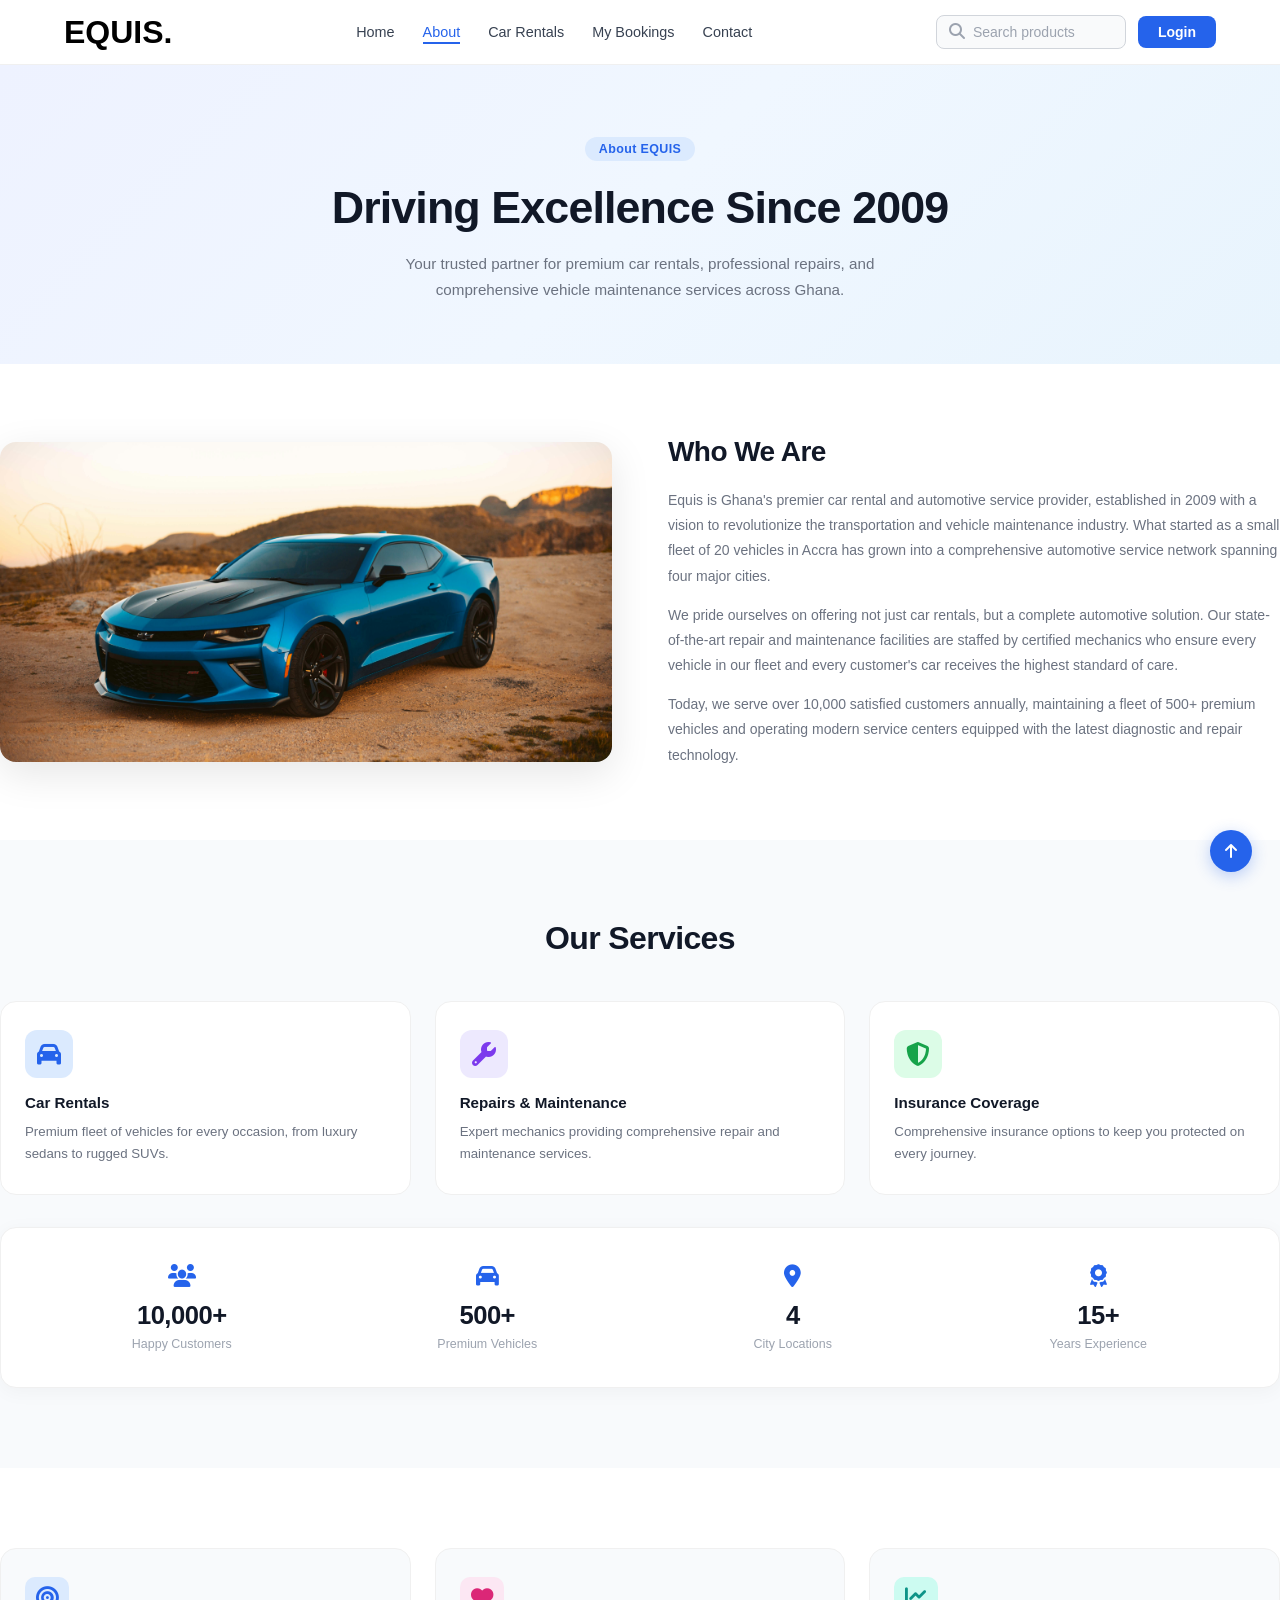
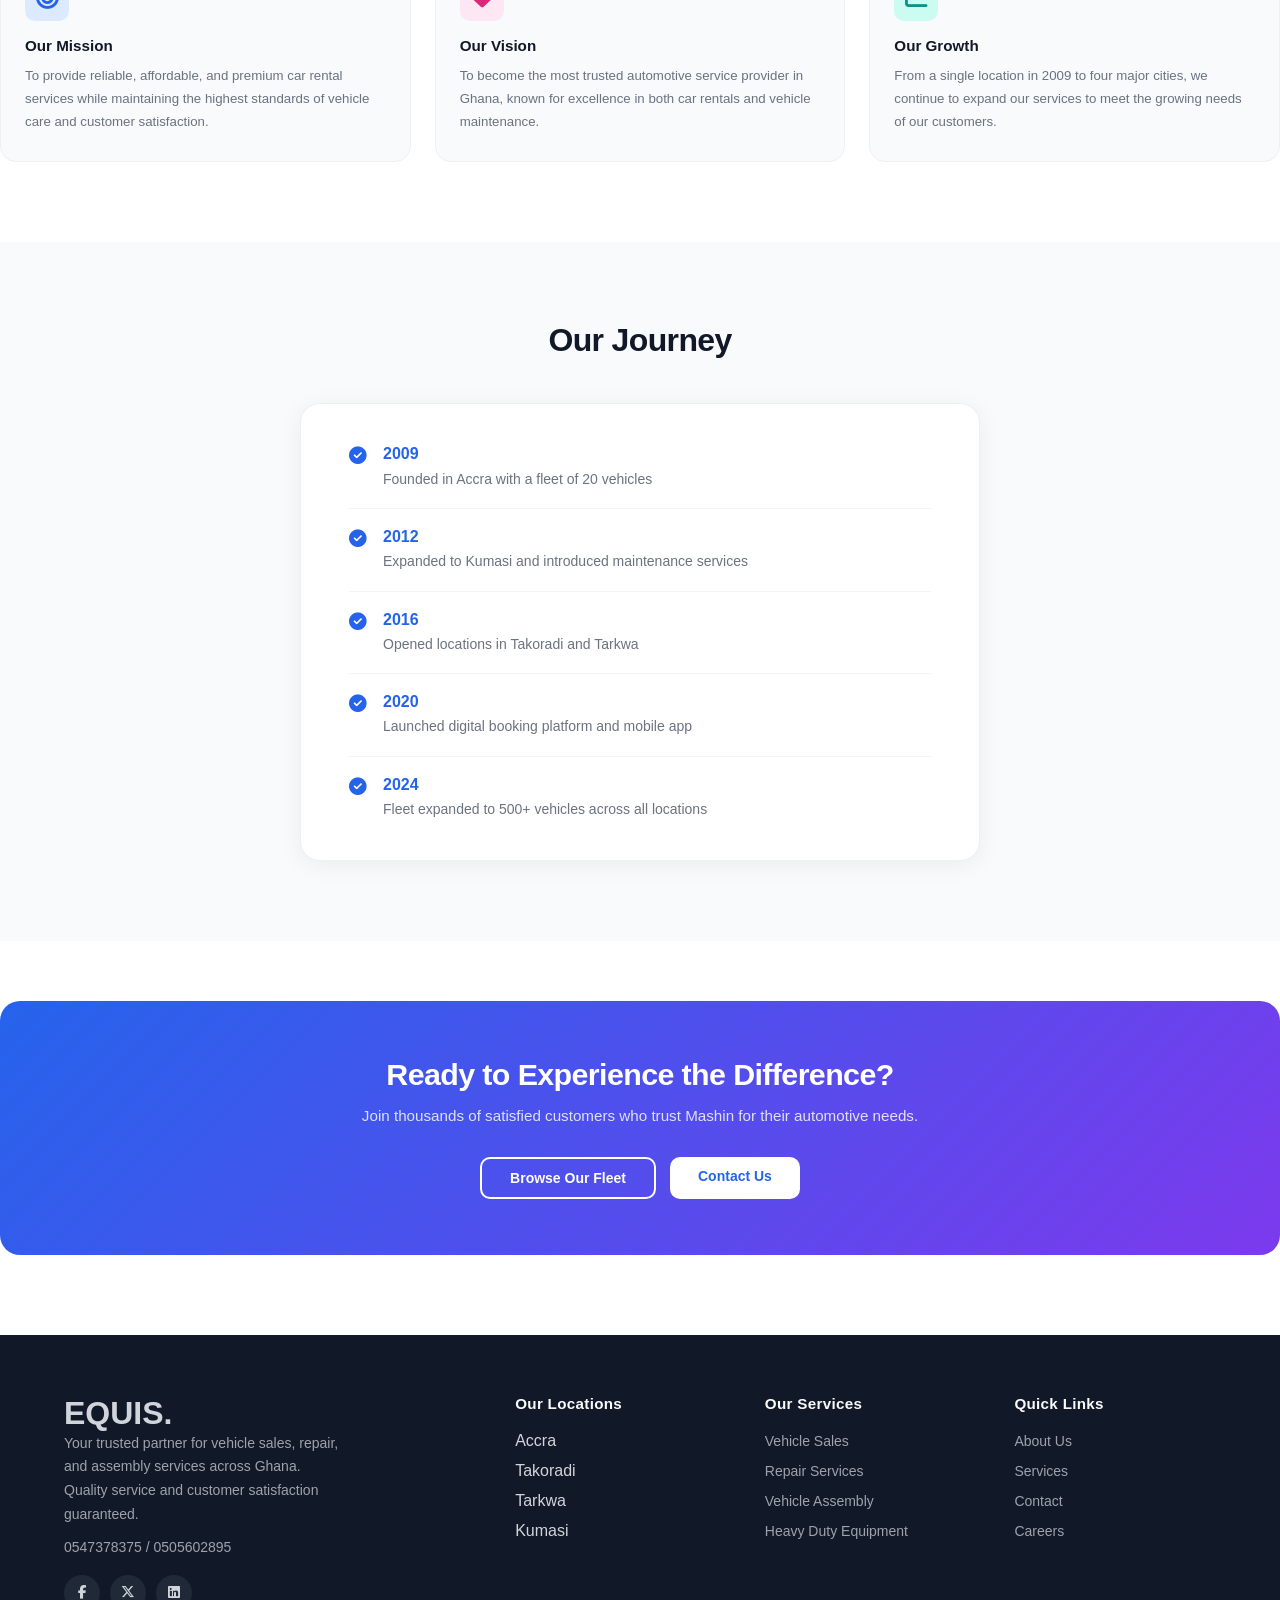
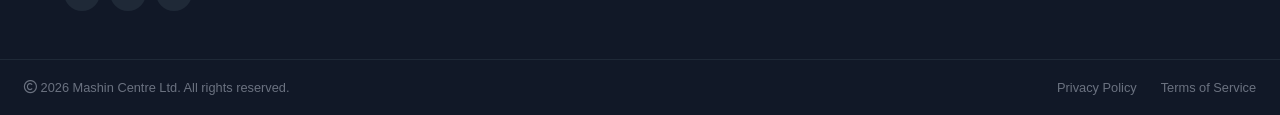
==== commit a4d65372: "added some files" ====
--- a/about.html
+++ b/about.html
@@ -51,11 +51,11 @@
 <main>
 <!---------- ABOUT HERO -------->
       <section class="about-hero">
-        <div class="container">
+       <div class="container">
           <span class="section-tag">About EQUIS</span>
           <h1 class="about-hero-title">Driving Excellence Since <span class="blue">2009</span></h1>
           <p class="about-hero-desc">Your trusted partner for premium car rentals, professional repairs, and comprehensive vehicle maintenance services across Ghana.</p>
-        </div>
+        
       </section>
  
       <!-------- WHO WE ARE ------->
@@ -207,6 +207,7 @@
           </div>
         </div>
       </section>
+      </div>
 </main>
  <!---------Footer----------------->
     <footer>
--- a/css/style.css
+++ b/css/style.css
@@ -274,10 +274,6 @@
   font-size: 0.75rem;
   color: #9ca3af;
 }
-
-/* ===========================
-   BOOKING FORM SECTION
-   =========================== */
 
 .booking-section {
   background: #ffffff;
@@ -385,9 +381,6 @@
 }
 
  
-/* ===========================
-   WHY CHOOSE US / FEATURES
-   =========================== */
 .features-section {
   background: #f8fafc;
   padding: 80px 0;
@@ -462,9 +455,7 @@
   line-height: 1.7;
 }
  
-/* ===========================
-   FEATURED VEHICLES
-   =========================== */
+
 .vehicles-section {
   background: #ffffff;
   padding: 80px 0;
@@ -653,7 +644,7 @@
   background-color: #1d4ed8;
 }
  
-/* View All */
+
 .view-all-wrap {
   text-align: center;
 }
@@ -796,7 +787,7 @@
   color: #9ca3af;
 }
 
-about-hero {
+.about-hero {
   background: linear-gradient(135deg, #eef2ff 0%, #f0f7ff 50%, #e8f4fd 100%);
   padding: 72px 0 60px;
   text-align: center;
@@ -831,9 +822,7 @@
   margin: 0 auto;
 }
  
-/* ===========================
-   WHO WE ARE
-   =========================== */
+
 .who-section {
   background: #ffffff;
   padding: 72px 0;
@@ -878,9 +867,7 @@
   margin-bottom: 0;
 }
  
-/* ===========================
-   ABOUT SERVICES SECTION
-   =========================== */
+
 .about-services-section {
   background: #f8fafc;
   padding: 80px 0;
@@ -948,9 +935,7 @@
   line-height: 1.7;
 }
  
-/* ===========================
-   ABOUT STATS BOX
-   =========================== */
+
 .about-stats-box {
   background: #ffffff;
   border-radius: 16px;
@@ -989,9 +974,7 @@
   color: #9ca3af;
 }
  
-/* ===========================
-   MISSION / VISION / GROWTH
-   =========================== */
+
 .mvg-section {
   background: #ffffff;
   padding: 80px 0;
@@ -1040,9 +1023,7 @@
   line-height: 1.75;
 }
  
-/* ===========================
-   OUR JOURNEY / TIMELINE
-   =========================== */
+
 .journey-section {
   background: #f8fafc;
   padding: 80px 0;
@@ -1120,9 +1101,7 @@
   line-height: 1.6;
 }
  
-/* ===========================
-   CTA BANNER
-   =========================== */
+
 .cta-section {
   padding: 60px 0 80px;
   background: #ffffff;
@@ -1189,9 +1168,7 @@
   opacity: 0.88;
 }
  
-/* ===========================
-   TOP ARROW
-   =========================== */
+
 .top-arrow {
   position: fixed;
   bottom: 28px;
@@ -1218,7 +1195,950 @@
   background: #1d4ed8;
   transform: translateY(-2px);
 }
-
+.user-avatar {
+  width: 36px;
+  height: 36px;
+  border-radius: 50%;
+  background: #2563eb;
+  color: #ffffff;
+  font-size: 0.78rem;
+  font-weight: 700;
+  display: flex;
+  align-items: center;
+  justify-content: center;
+  flex-shrink: 0;
+  letter-spacing: 0.02em;
+}
+ 
+.btn-logout {
+  background-color: #dc2626;
+  color: #ffffff;
+  text-decoration: none;
+  padding: 8px 20px;
+  border-radius: 8px;
+  font-size: 0.875rem;
+  font-weight: 600;
+  transition: background-color 0.2s ease;
+  white-space: nowrap;
+}
+ 
+.btn-logout:hover {
+  background-color: #b91c1c;
+}
+ 
+/* --------------------CONTACT STYLES--------------- */
+.contact-hero {
+  background: linear-gradient(135deg, #eef2ff 0%, #f0f7ff 50%, #e8f4fd 100%);
+  padding: 64px 0 52px;
+  text-align: center;
+}
+ 
+.contact-hero .section-tag {
+  display: inline-block;
+  background-color: #dbeafe;
+  color: #2563eb;
+  font-size: 0.78rem;
+  font-weight: 600;
+  padding: 5px 14px;
+  border-radius: 20px;
+  margin-bottom: 16px;
+  letter-spacing: 0.03em;
+}
+ 
+.contact-hero-title {
+  font-size: 2.6rem;
+  font-weight: 800;
+  color: #111827;
+  line-height: 1.2;
+  margin-bottom: 14px;
+  letter-spacing: -0.02em;
+}
+ 
+.contact-hero-desc {
+  font-size: 0.95rem;
+  color: #6b7280;
+  line-height: 1.75;
+  max-width: 480px;
+  margin: 0 auto;
+}
+ 
+/* ------------------INFO STYLES------------- */
+.info-cards-section {
+  background: #ffffff;
+  padding: 48px 0 40px;
+}
+ 
+.info-cards-grid {
+  display: grid;
+  grid-template-columns: repeat(4, 1fr);
+  gap: 20px;
+}
+ 
+.info-card {
+  background: #ffffff;
+  border: 1px solid #e5e7eb;
+  border-radius: 16px;
+  padding: 24px 20px;
+  transition: box-shadow 0.2s, transform 0.2s;
+}
+ 
+.info-card:hover {
+  box-shadow: 0 8px 28px rgba(0, 0, 0, 0.07);
+  transform: translateY(-3px);
+}
+ 
+.info-card-icon {
+  width: 44px;
+  height: 44px;
+  border-radius: 10px;
+  display: flex;
+  align-items: center;
+  justify-content: center;
+  font-size: 1.15rem;
+  margin-bottom: 14px;
+}
+ 
+.orange-icon { background: #fff7ed; color: #ea580c; }
+ 
+.info-card h4 {
+  font-size: 0.9rem;
+  font-weight: 700;
+  color: #111827;
+  margin-bottom: 8px;
+}
+ 
+.info-card p {
+  font-size: 0.8rem;
+  color: #6b7280;
+  line-height: 1.6;
+  margin-bottom: 2px;
+}
+ 
+/* ------------------CONTACT STYLES------------- */
+.contact-main-section {
+  background: #f8fafc;
+  padding: 48px 0 60px;
+}
+ 
+.contact-main-grid {
+  display: grid;
+  grid-template-columns: 1fr 1fr;
+  gap: 24px;
+  align-items: start;
+}
+ 
+
+.contact-form-card {
+  background: #ffffff;
+  border-radius: 20px;
+  padding: 36px 32px;
+  border: 1px solid #e5e7eb;
+  box-shadow: 0 4px 20px rgba(0, 0, 0, 0.05);
+}
+ 
+.contact-form-card h2 {
+  font-size: 1.4rem;
+  font-weight: 800;
+  color: #111827;
+  margin-bottom: 6px;
+  letter-spacing: -0.02em;
+}
+ 
+.form-subtitle {
+  font-size: 0.83rem;
+  color: #6b7280;
+  line-height: 1.6;
+  margin-bottom: 28px;
+}
+ 
+.contact-form {
+  display: flex;
+  flex-direction: column;
+  gap: 18px;
+}
+ 
+.field-group {
+  display: flex;
+  flex-direction: column;
+  gap: 6px;
+}
+ 
+.field-row {
+  display: grid;
+  grid-template-columns: 1fr 1fr;
+  gap: 16px;
+}
+ 
+.field-group label {
+  font-size: 0.78rem;
+  font-weight: 600;
+  color: #374151;
+}
+ 
+.req {
+  color: #dc2626;
+}
+ 
+.field-input-wrap {
+  display: flex;
+  align-items: center;
+  gap: 10px;
+  border: 1px solid #d1d5db;
+  border-radius: 10px;
+  padding: 10px 14px;
+  background: #ffffff;
+  transition: border-color 0.2s;
+}
+ 
+.field-input-wrap:focus-within {
+  border-color: #2563eb;
+  box-shadow: 0 0 0 3px rgba(37, 99, 235, 0.08);
+}
+ 
+.field-icon {
+  font-size: 0.9rem;
+  color: #9ca3af;
+  flex-shrink: 0;
+}
+ 
+.field-input-wrap input {
+  border: none;
+  outline: none;
+  font-size: 0.83rem;
+  color: #374151;
+  background: transparent;
+  width: 100%;
+  font-family: 'Poppins', sans-serif;
+}
+ 
+.field-input-wrap input::placeholder {
+  color: #9ca3af;
+}
+ 
+.textarea-wrap {
+  align-items: flex-start;
+  padding: 12px 14px;
+}
+ 
+.textarea-wrap textarea {
+  border: none;
+  outline: none;
+  font-size: 0.83rem;
+  color: #374151;
+  background: transparent;
+  width: 100%;
+  resize: vertical;
+  font-family: 'Poppins', sans-serif;
+  line-height: 1.6;
+}
+ 
+.textarea-wrap textarea::placeholder {
+  color: #9ca3af;
+}
+ 
+.btn-send-message {
+  width: 100%;
+  padding: 13px 28px;
+  background: linear-gradient(135deg, #2563eb 0%, #7c3aed 100%);
+  color: #ffffff;
+  border: none;
+  border-radius: 10px;
+  font-size: 0.9rem;
+  font-weight: 600;
+  cursor: pointer;
+  font-family: 'Poppins', sans-serif;
+  display: flex;
+  align-items: center;
+  justify-content: center;
+  gap: 8px;
+  transition: opacity 0.2s, transform 0.1s;
+  margin-top: 4px;
+}
+ 
+.btn-send-message:hover {
+  opacity: 0.9;
+  transform: translateY(-1px);
+}
+ 
+.btn-send-message:active {
+  transform: translateY(0);
+}
+ 
+
+.contact-sidebar {
+  display: flex;
+  flex-direction: column;
+  gap: 20px;
+}
+ 
+.sidebar-card {
+  background: #ffffff;
+  border-radius: 20px;
+  padding: 28px 24px;
+  border: 1px solid #e5e7eb;
+  box-shadow: 0 4px 20px rgba(0, 0, 0, 0.05);
+}
+ 
+.sidebar-card h3 {
+  font-size: 1.1rem;
+  font-weight: 800;
+  color: #111827;
+  margin-bottom: 20px;
+  letter-spacing: -0.01em;
+}
+ 
+
+.location-block {
+  margin-bottom: 20px;
+  padding-bottom: 20px;
+  border-bottom: 1px solid #f3f4f6;
+}
+ 
+.location-block:last-child {
+  margin-bottom: 0;
+  padding-bottom: 0;
+  border-bottom: none;
+}
+ 
+.location-block h5 {
+  font-size: 0.88rem;
+  font-weight: 700;
+  color: #111827;
+  margin-bottom: 8px;
+}
+ 
+.location-block p {
+  font-size: 0.78rem;
+  color: #6b7280;
+  line-height: 1.6;
+  display: flex;
+  align-items: center;
+  gap: 7px;
+  margin-bottom: 3px;
+}
+ 
+.location-block p i {
+  color: #9ca3af;
+  font-size: 0.75rem;
+  width: 12px;
+  flex-shrink: 0;
+}
+ 
+
+.follow-card h3 {
+  margin-bottom: 8px;
+}
+ 
+.follow-desc {
+  font-size: 0.82rem;
+  color: #6b7280;
+  line-height: 1.6;
+  margin-bottom: 18px;
+}
+ 
+.follow-socials {
+  display: flex;
+  gap: 10px;
+}
+ 
+.follow-social-link {
+  width: 40px;
+  height: 40px;
+  border-radius: 10px;
+  border: 1px solid #e5e7eb;
+  background: #ffffff;
+  display: flex;
+  align-items: center;
+  justify-content: center;
+  font-size: 0.9rem;
+  color: #374151;
+  text-decoration: none;
+  transition: border-color 0.2s, background 0.2s, color 0.2s;
+}
+ 
+.follow-social-link:hover {
+  border-color: #2563eb;
+  background: #2563eb;
+  color: #ffffff;
+}
+ 
+.faq-section {
+  background: #ffffff;
+  padding: 48px 0 72px;
+}
+ 
+.faq-box {
+  background: #f8fafc;
+  border-radius: 20px;
+  padding: 48px 40px;
+  border: 1px solid #e5e7eb;
+}
+ 
+.faq-title {
+  font-size: 1.5rem;
+  font-weight: 800;
+  color: #111827;
+  text-align: center;
+  margin-bottom: 36px;
+  letter-spacing: -0.02em;
+}
+ 
+.faq-grid {
+  display: grid;
+  grid-template-columns: 1fr 1fr;
+  gap: 28px 48px;
+}
+ 
+.faq-item h5 {
+  font-size: 0.88rem;
+  font-weight: 700;
+  color: #111827;
+  margin-bottom: 6px;
+}
+ 
+.faq-item p {
+  font-size: 0.82rem;
+  color: #6b7280;
+  line-height: 1.7;
+}
+/* ---------- RENTALS HERO ---------- */
+.rentals-hero {
+  background: linear-gradient(135deg, #eef2ff 0%, #f0f7ff 50%, #e8f4fd 100%);
+  padding: 56px 0 44px;
+}
+ 
+.rentals-hero .section-tag {
+  display: inline-block;
+  background-color: #dbeafe;
+  color: #2563eb;
+  font-size: 0.78rem;
+  font-weight: 600;
+  padding: 5px 14px;
+  border-radius: 20px;
+  margin-bottom: 16px;
+  letter-spacing: 0.03em;
+}
+ 
+.rentals-hero-title {
+  font-size: 2.6rem;
+  font-weight: 800;
+  color: #111827;
+  line-height: 1.2;
+  margin-bottom: 14px;
+  letter-spacing: -0.02em;
+}
+ 
+.rentals-title-blue {
+  color: #2563eb;
+}
+ 
+.rentals-hero-desc {
+  font-size: 0.9rem;
+  color: #6b7280;
+  line-height: 1.75;
+  max-width: 460px;
+}
+ 
+/* ---------- SEARCH BAR ---------- */
+.rentals-search-section {
+  background: #ffffff;
+  padding: 28px 0;
+  border-bottom: 1px solid #f0f0f0;
+}
+ 
+.rentals-search-bar {
+  display: flex;
+  align-items: center;
+  gap: 0;
+  background: #ffffff;
+  border: 1px solid #e5e7eb;
+  border-radius: 12px;
+  padding: 14px 20px;
+  box-shadow: 0 2px 12px rgba(0, 0, 0, 0.05);
+}
+ 
+.rsb-group {
+  display: flex;
+  align-items: center;
+  gap: 10px;
+  flex: 1;
+}
+ 
+.rsb-icon {
+  color: #9ca3af;
+  font-size: 0.9rem;
+  flex-shrink: 0;
+}
+ 
+.rsb-select,
+.rsb-input {
+  border: none;
+  outline: none;
+  background: transparent;
+  font-size: 0.875rem;
+  color: #374151;
+  width: 100%;
+  cursor: pointer;
+  font-family: inherit;
+}
+ 
+.rsb-select option {
+  color: #374151;
+}
+ 
+.rsb-divider {
+  width: 1px;
+  height: 36px;
+  background: #e5e7eb;
+  margin: 0 20px;
+  flex-shrink: 0;
+}
+ 
+.btn-filters {
+  background: #2563eb;
+  color: #ffffff;
+  border: none;
+  padding: 10px 22px;
+  border-radius: 8px;
+  font-size: 0.875rem;
+  font-weight: 600;
+  cursor: pointer;
+  display: flex;
+  align-items: center;
+  gap: 8px;
+  white-space: nowrap;
+  margin-left: 16px;
+  flex-shrink: 0;
+  transition: background-color 0.2s ease;
+  font-family: inherit;
+}
+ 
+.btn-filters:hover {
+  background: #1d4ed8;
+}
+ 
+ /*-------------- Rentals STYLES---------- */
+.rentals-main-section {
+  background: #f8fafc;
+  padding: 36px 0 60px;
+}
+ 
+.rentals-layout {
+  display: grid;
+  grid-template-columns: 260px 1fr;
+  gap: 24px;
+  align-items: start;
+}
+ 
+.filters-sidebar {
+  background: #ffffff;
+  border-radius: 16px;
+  padding: 24px 20px;
+  border: 1px solid #e5e7eb;
+  box-shadow: 0 2px 12px rgba(0, 0, 0, 0.04);
+  position: sticky;
+  top: 84px;
+}
+ 
+.filters-header {
+  display: flex;
+  align-items: center;
+  justify-content: space-between;
+  margin-bottom: 20px;
+}
+ 
+.filters-header h3 {
+  font-size: 1rem;
+  font-weight: 700;
+  color: #111827;
+}
+ 
+.clear-all {
+  font-size: 0.78rem;
+  font-weight: 600;
+  color: #2563eb;
+  text-decoration: none;
+  transition: color 0.2s;
+}
+ 
+.clear-all:hover {
+  color: #1d4ed8;
+}
+ 
+
+.filter-group {
+  margin-bottom: 20px;
+  padding-bottom: 20px;
+  border-bottom: 1px solid #f3f4f6;
+}
+ 
+.filter-group:last-child {
+  margin-bottom: 0;
+  padding-bottom: 0;
+  border-bottom: none;
+}
+ 
+.filter-label {
+  display: block;
+  font-size: 0.78rem;
+  font-weight: 700;
+  color: #374151;
+  margin-bottom: 10px;
+  letter-spacing: 0.02em;
+}
+ 
+.filter-search-wrap {
+  display: flex;
+  align-items: center;
+  gap: 8px;
+  border: 1px solid #d1d5db;
+  border-radius: 8px;
+  padding: 8px 12px;
+  background: #f9fafb;
+}
+ 
+.filter-search-wrap i {
+  color: #9ca3af;
+  font-size: 0.8rem;
+}
+ 
+.filter-search-input {
+  border: none;
+  outline: none;
+  background: transparent;
+  font-size: 0.8rem;
+  color: #374151;
+  width: 100%;
+  font-family: inherit;
+}
+ 
+.filter-search-input::placeholder {
+  color: #9ca3af;
+}
+ 
+
+.filter-options {
+  display: flex;
+  flex-direction: column;
+  gap: 8px;
+}
+ 
+.filter-radio {
+  display: flex;
+  align-items: center;
+  gap: 8px;
+  font-size: 0.82rem;
+  color: #374151;
+  cursor: pointer;
+}
+ 
+.filter-radio input[type="radio"] {
+  accent-color: #2563eb;
+  width: 14px;
+  height: 14px;
+  cursor: pointer;
+  flex-shrink: 0;
+}
+ 
+
+.price-range-inputs {
+  display: flex;
+  align-items: center;
+  gap: 8px;
+}
+ 
+.price-input {
+  flex: 1;
+  border: 1px solid #d1d5db;
+  border-radius: 6px;
+  padding: 7px 10px;
+  font-size: 0.8rem;
+  color: #374151;
+  outline: none;
+  background: #f9fafb;
+  font-family: inherit;
+  width: 0;
+}
+ 
+.price-input:focus {
+  border-color: #2563eb;
+}
+ 
+.price-input::placeholder {
+  color: #9ca3af;
+}
+ 
+.price-dash {
+  font-size: 0.78rem;
+  color: #9ca3af;
+  flex-shrink: 0;
+}
+ 
+
+.filter-select {
+  width: 100%;
+  border: 1px solid #d1d5db;
+  border-radius: 8px;
+  padding: 9px 12px;
+  font-size: 0.82rem;
+  color: #374151;
+  background: #f9fafb;
+  outline: none;
+  cursor: pointer;
+  font-family: inherit;
+}
+ 
+.filter-select:focus {
+  border-color: #2563eb;
+}
+ 
+
+.rentals-grid-area {
+  display: flex;
+  flex-direction: column;
+  gap: 20px;
+}
+ 
+
+.results-header {
+  display: flex;
+  align-items: center;
+  justify-content: space-between;
+  background: #ffffff;
+  border-radius: 10px;
+  padding: 12px 16px;
+  border: 1px solid #e5e7eb;
+}
+ 
+.results-count {
+  font-size: 0.875rem;
+  font-weight: 600;
+  color: #374151;
+}
+ 
+.results-controls {
+  display: flex;
+  align-items: center;
+  gap: 8px;
+}
+ 
+.sort-select {
+  border: 1px solid #d1d5db;
+  border-radius: 8px;
+  padding: 6px 12px;
+  font-size: 0.82rem;
+  color: #374151;
+  background: #ffffff;
+  outline: none;
+  cursor: pointer;
+  font-family: inherit;
+}
+ 
+.view-btn {
+  width: 32px;
+  height: 32px;
+  border: 1px solid #d1d5db;
+  border-radius: 6px;
+  background: #ffffff;
+  color: #9ca3af;
+  font-size: 0.85rem;
+  cursor: pointer;
+  display: flex;
+  align-items: center;
+  justify-content: center;
+  transition: all 0.2s;
+}
+ 
+.view-btn:hover,
+.view-btn-active {
+  border-color: #2563eb;
+  color: #2563eb;
+  background: #eff6ff;
+}
+ 
+.rentals-cars-grid {
+  display: grid;
+  grid-template-columns: repeat(3, 1fr);
+  gap: 20px;
+}
+ 
+
+.rental-card {
+  background: #ffffff;
+  border-radius: 16px;
+  border: 1px solid #e5e7eb;
+  overflow: hidden;
+  transition: box-shadow 0.2s, transform 0.2s;
+}
+ 
+.rental-card:hover {
+  box-shadow: 0 12px 36px rgba(0, 0, 0, 0.09);
+  transform: translateY(-4px);
+}
+ 
+
+.rental-img-wrap {
+  position: relative;
+  height: 170px;
+  overflow: hidden;
+  background: #f8fafc;
+}
+ 
+.rental-img-wrap img {
+  width: 100%;
+  height: 100%;
+  object-fit: cover;
+  transition: transform 0.3s ease;
+  display: block;
+}
+ 
+.rental-card:hover .rental-img-wrap img {
+  transform: scale(1.05);
+}
+ 
+
+.rental-img-wrap .v-tag {
+  position: absolute;
+  top: 10px;
+  left: 10px;
+  font-size: 0.68rem;
+  font-weight: 700;
+  padding: 3px 9px;
+  border-radius: 20px;
+  text-transform: capitalize;
+  letter-spacing: 0.03em;
+  z-index: 2;
+}
+ 
+
+.avail-tag {
+  position: absolute;
+  top: 10px;
+  left: 64px;
+  font-size: 0.68rem;
+  font-weight: 700;
+  padding: 3px 9px;
+  border-radius: 20px;
+  background: #dcfce7;
+  color: #16a34a;
+  z-index: 2;
+  letter-spacing: 0.02em;
+}
+ 
+
+.rental-info {
+  padding: 14px 16px 14px;
+}
+ 
+.rental-info h4 {
+  font-size: 0.92rem;
+  font-weight: 700;
+  color: #111827;
+  margin-bottom: 6px;
+}
+ 
+
+.r-rating {
+  font-size: 0.75rem;
+  color: #f59e0b;
+  margin-bottom: 10px;
+  display: flex;
+  align-items: center;
+  gap: 2px;
+}
+ 
+.r-rating span {
+  color: #6b7280;
+  font-size: 0.73rem;
+  margin-left: 4px;
+}
+ 
+
+.r-specs {
+  display: grid;
+  grid-template-columns: 1fr 1fr;
+  gap: 5px 8px;
+  margin-bottom: 12px;
+}
+ 
+.r-specs span {
+  font-size: 0.75rem;
+  color: #6b7280;
+  display: flex;
+  align-items: center;
+  gap: 5px;
+}
+ 
+.r-specs span i {
+  color: #9ca3af;
+  font-size: 0.72rem;
+  width: 12px;
+  flex-shrink: 0;
+}
+ 
+.r-footer {
+  display: flex;
+  align-items: flex-end;
+  justify-content: space-between;
+  border-top: 1px solid #f3f4f6;
+  padding-top: 12px;
+}
+ 
+.r-price-label {
+  font-size: 0.68rem;
+  color: #9ca3af;
+  margin-bottom: 2px;
+}
+ 
+.r-price {
+  font-size: 1.2rem;
+  font-weight: 800;
+  color: #2563eb;
+}
+ 
+.r-actions {
+  display: flex;
+  gap: 7px;
+}
+ 
+
+.rental-card .btn-details {
+  padding: 7px 13px;
+  border: 1.5px solid #d1d5db;
+  border-radius: 8px;
+  font-size: 0.75rem;
+  font-weight: 600;
+  color: #374151;
+  background: transparent;
+  text-decoration: none;
+  transition: border-color 0.2s, color 0.2s;
+  white-space: nowrap;
+  display: inline-flex;
+  align-items: center;
+}
+ 
+.rental-card .btn-details:hover {
+  border-color: #2563eb;
+  color: #2563eb;
+}
+ 
+.rental-card .btn-book {
+  padding: 7px 13px;
+  background: #2563eb;
+  border-radius: 8px;
+  font-size: 0.75rem;
+  font-weight: 600;
+  color: #ffffff;
+  text-decoration: none;
+  transition: background-color 0.2s;
+  white-space: nowrap;
+  display: inline-flex;
+  align-items: center;
+}
+ 
+.rental-card .btn-book:hover {
+  background-color: #1d4ed8;
+}
 
 /* -------------FOOTER STYLES------------ */
 
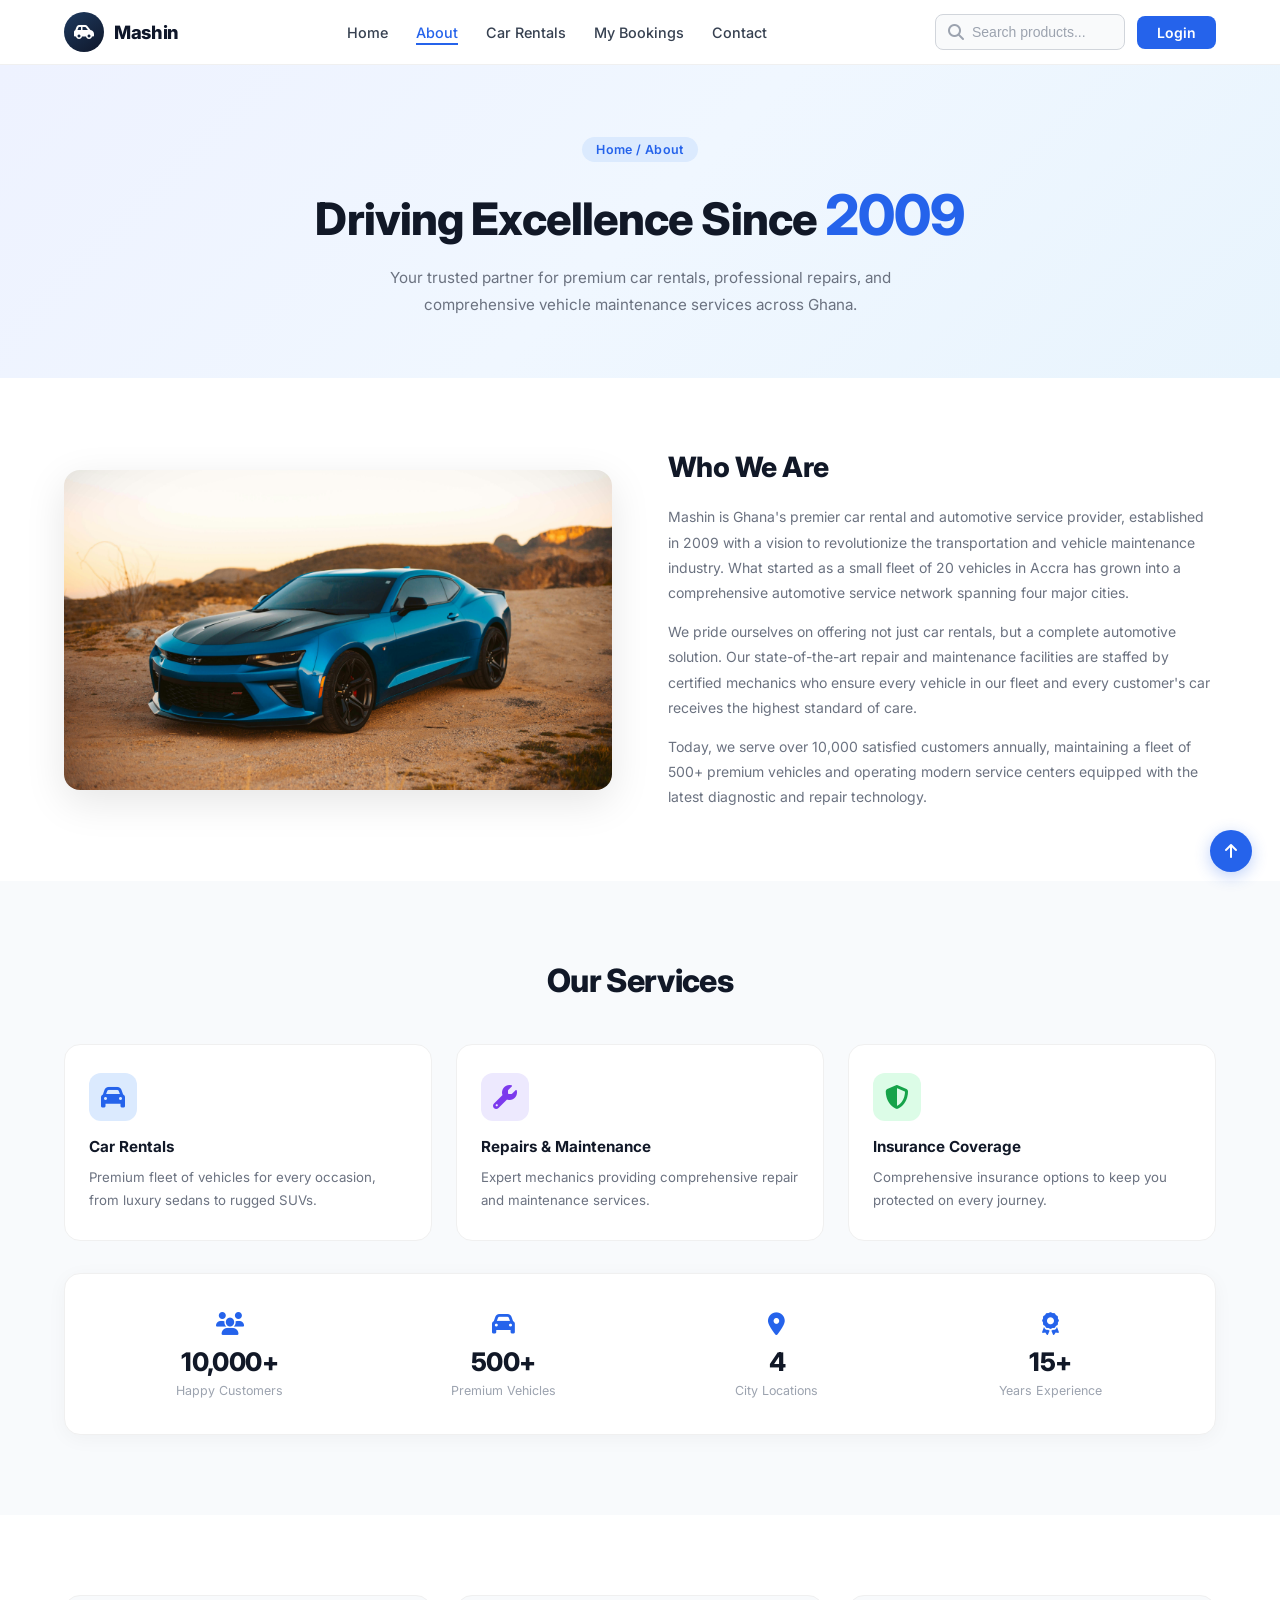
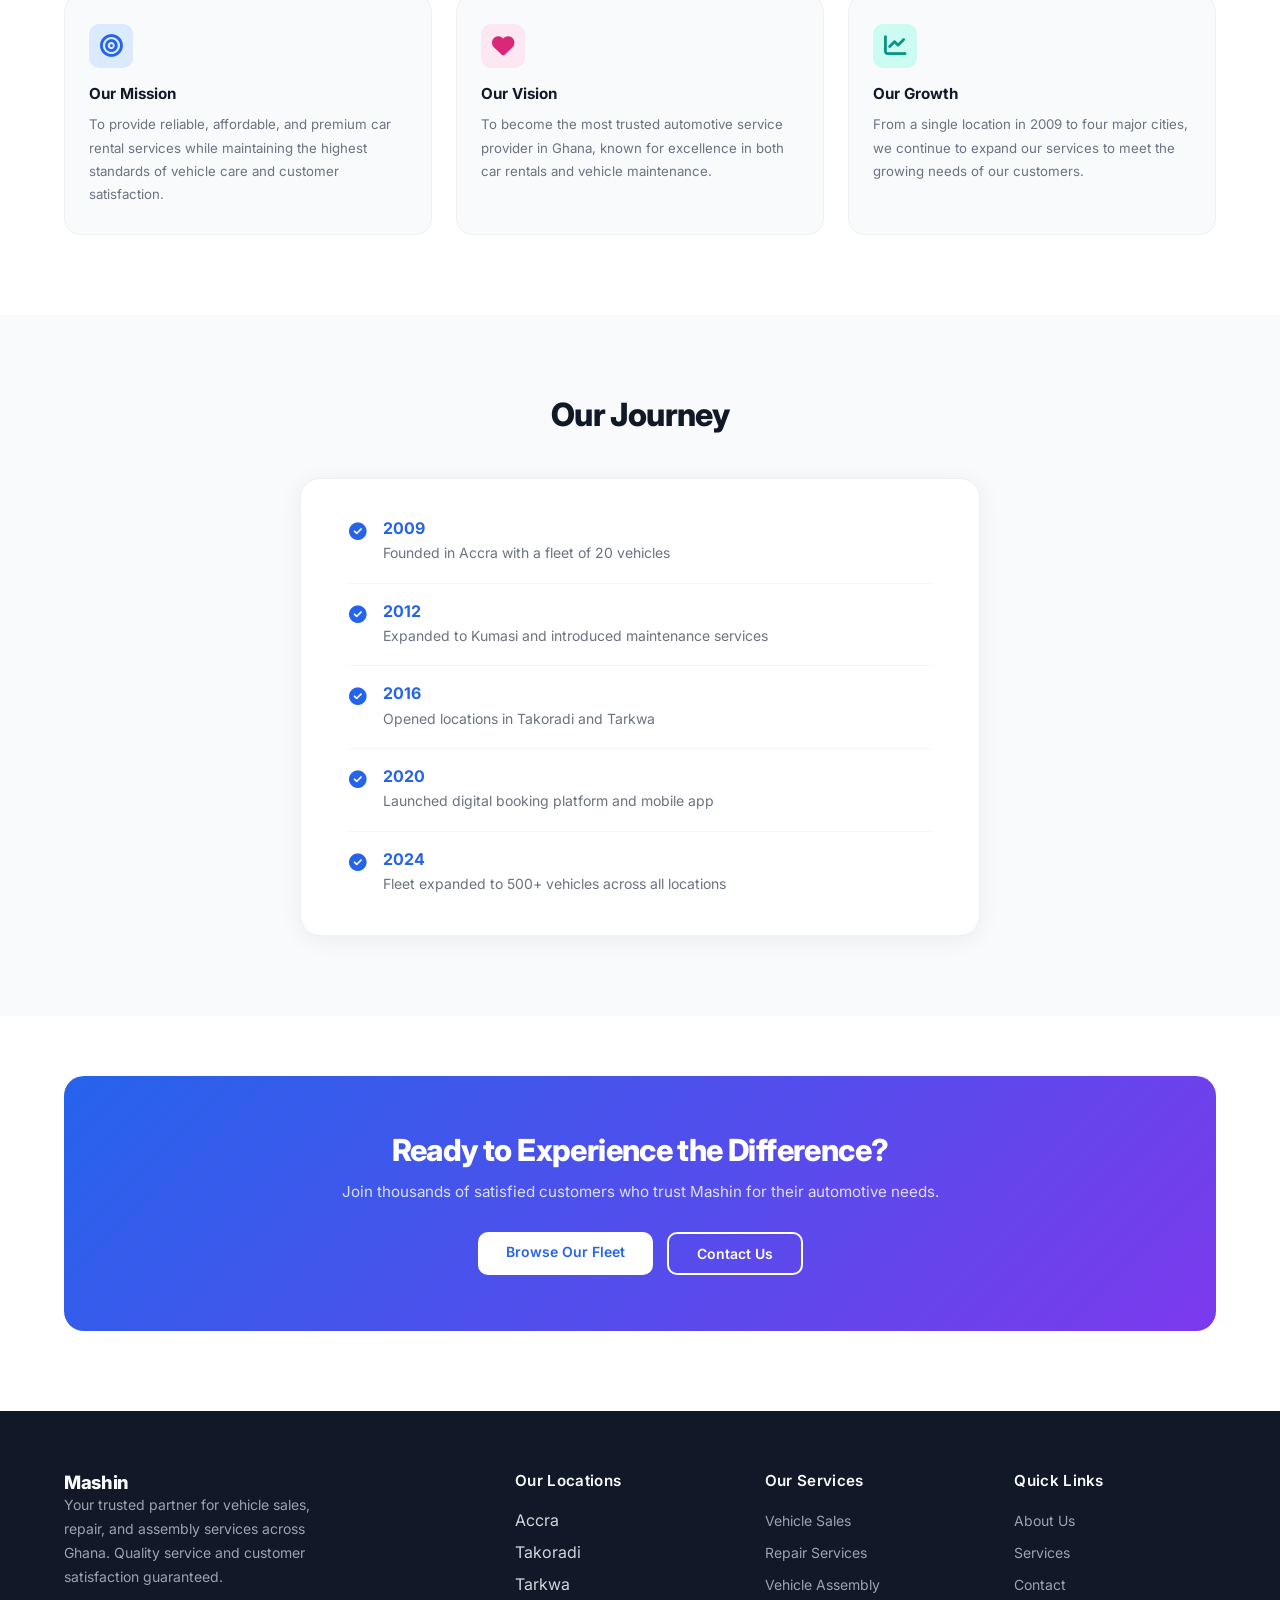
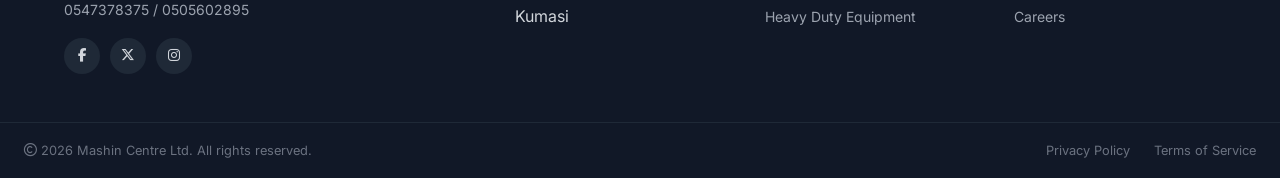
==== commit 5e5efb7d: "added some files" ====
--- a/about.html
+++ b/about.html
@@ -6,7 +6,7 @@
 
     <meta name="viewport" content="width=device-width, initial-scale=1.0" />
 
-    <title>EQUIS</title>
+    <title>Mashin Centre — About</title>
 
     <link rel="stylesheet" href="css/style.css" />
      <link rel="stylesheet" href="https://cdnjs.cloudflare.com/ajax/libs/font-awesome/6.5.0/css/all.min.css"/>
@@ -21,29 +21,29 @@
 <header>
   <div class="container">
     <div class="navbar">
-
-      <div class="logo">
-        <h1>EQUIS.</h1>
-      </div>
-
-      <nav>
+      <a href="index.html" class="logo" aria-label="Mashin Centre home">
+        <span class="logo-mark" aria-hidden="true"><i class="fa-solid fa-car-side"></i></span>
+        <span class="logo-text">Mashin</span>
+      </a>
+      <button type="button" class="nav-toggle" aria-label="Toggle menu" aria-expanded="false" aria-controls="main-nav">
+        <i class="fa-solid fa-bars"></i>
+      </button>
+      <nav class="main-nav" id="main-nav">
         <ul>
-          <li><a href="index.html" >Home</a></li>
+          <li><a href="index.html">Home</a></li>
           <li><a href="about.html" class="active">About</a></li>
           <li><a href="rentals.html">Car Rentals</a></li>
           <li><a href="booking.html">My Bookings</a></li>
           <li><a href="contact.html">Contact</a></li>
         </ul>
       </nav>
-
       <div class="header-actions">
         <div class="search-box">
           <span class="search-icon"><i class="fa-solid fa-magnifying-glass"></i></span>
-          <input type="text" placeholder="Search products" />
-        </div>
-        <a href="#" class="btn-login">Login</a>
+          <input type="search" placeholder="Search products..." aria-label="Search products" />
+        </div>
+        <a href="login.html" class="btn-login">Login</a>
       </div>
-
     </div>
   </div>
 </header>
@@ -51,11 +51,11 @@
 <main>
 <!---------- ABOUT HERO -------->
       <section class="about-hero">
-       <div class="container">
-          <span class="section-tag">About EQUIS</span>
-          <h1 class="about-hero-title">Driving Excellence Since <span class="blue">2009</span></h1>
+        <div class="container">
+          <span class="section-tag">Home / About</span>
+          <h1 class="about-hero-title">Driving Excellence Since <span class="hero-year">2009</span></h1>
           <p class="about-hero-desc">Your trusted partner for premium car rentals, professional repairs, and comprehensive vehicle maintenance services across Ghana.</p>
-        
+        </div>
       </section>
  
       <!-------- WHO WE ARE ------->
@@ -66,7 +66,7 @@
           </div>
           <div class="who-content">
             <h2>Who We Are</h2>
-            <p>Equis is Ghana's premier car rental and automotive service provider, established in 2009 with a vision to revolutionize the transportation and vehicle maintenance industry. What started as a small fleet of 20 vehicles in Accra has grown into a comprehensive automotive service network spanning four major cities.</p>
+            <p>Mashin is Ghana's premier car rental and automotive service provider, established in 2009 with a vision to revolutionize the transportation and vehicle maintenance industry. What started as a small fleet of 20 vehicles in Accra has grown into a comprehensive automotive service network spanning four major cities.</p>
             <p>We pride ourselves on offering not just car rentals, but a complete automotive solution. Our state-of-the-art repair and maintenance facilities are staffed by certified mechanics who ensure every vehicle in our fleet and every customer's car receives the highest standard of care.</p>
             <p>Today, we serve over 10,000 satisfied customers annually, maintaining a fleet of 500+ premium vehicles and operating modern service centers equipped with the latest diagnostic and repair technology.</p>
           </div>
@@ -201,13 +201,12 @@
             <h2>Ready to Experience the Difference?</h2>
             <p>Join thousands of satisfied customers who trust Mashin for their automotive needs.</p>
             <div class="cta-actions">
-              <a href="rentals.html" class="btn-cta-outline">Browse Our Fleet</a>
-              <a href="contact.html" class="btn-cta-solid">Contact Us</a>
-            </div>
-          </div>
-        </div>
-      </section>
-      </div>
+              <a href="rentals.html" class="btn-cta-solid">Browse Our Fleet</a>
+              <a href="contact.html" class="btn-cta-outline">Contact Us</a>
+            </div>
+          </div>
+        </div>
+      </section>
 </main>
  <!---------Footer----------------->
     <footer>
@@ -215,7 +214,7 @@
 
         <div class="footer-brand">
           <div class="footer-logo">
-            <h1>EQUIS.</h1>
+            <span class="logo-text" style="color:#f9fafb;">Mashin</span>
           </div>
           <p class="footer-desc">
             Your trusted partner for vehicle sales, repair, and assembly services across Ghana. Quality service and customer satisfaction guaranteed.
@@ -224,7 +223,7 @@
           <div class="footer-socials">
             <a href="www.facebook.com" class="social-link"><i class="fa-brands fa-facebook-f"></i></a>
             <a href="www.twitter.com" class="social-link"><i class="fa-brands fa-x-twitter"></i></a>
-            <a href="www.LinkedIn.com" class="social-link"><i class="fa-brands fa-linkedin"></i></a>
+            <a href="https://www.instagram.com" class="social-link" rel="noopener noreferrer"><i class="fa-brands fa-instagram"></i></a>
           </div>
         </div>
 
--- a/css/style.css
+++ b/css/style.css
@@ -7,8 +7,35 @@
     padding:0;
     box-sizing: border-box;
     text-decoration:none;
-    font-family: sans-serif;
-}
+}
+
+body {
+  font-family: 'Inter', system-ui, -apple-system, sans-serif;
+  color: #111827;
+}
+
+/* ---- LAYOUT ----- */
+.container {
+  width: 100%;
+  max-width: 1200px;
+  margin-left: auto;
+  margin-right: auto;
+  padding-left: 24px;
+  padding-right: 24px;
+}
+
+.blue,
+.section-header h2 .blue,
+.contact-hero-title .blue {
+  color: #2563eb;
+}
+
+.about-hero-title .hero-year {
+  font-size: 1.25em;
+  color: #2563eb;
+  font-weight: 800;
+}
+
 /* ---- HEADER ----- */
 header {
   background-color: #ffffff;
@@ -18,18 +45,59 @@
   z-index: 1000;
 }
 
-header .container {
-  max-width: 1200px;
-  margin: 0 auto;
-  padding: 0 24px;
-}
-
 .navbar {
   display: flex;
   align-items: center;
   justify-content: space-between;
-  height: 64px;
-  gap: 32px;
+  min-height: 64px;
+  gap: 20px;
+  padding: 10px 0;
+}
+
+.logo {
+  display: inline-flex;
+  align-items: center;
+  gap: 10px;
+  color: inherit;
+  flex-shrink: 0;
+}
+
+.logo-mark {
+  width: 40px;
+  height: 40px;
+  border-radius: 50%;
+  background: linear-gradient(145deg, #1e3a5f 0%, #0f172a 100%);
+  color: #fff;
+  display: flex;
+  align-items: center;
+  justify-content: center;
+  font-size: 1rem;
+}
+
+.logo-text {
+  font-size: 1.15rem;
+  font-weight: 800;
+  letter-spacing: -0.02em;
+  color: #0f172a;
+}
+
+.nav-toggle {
+  display: none;
+  align-items: center;
+  justify-content: center;
+  width: 44px;
+  height: 44px;
+  border: 1px solid #e5e7eb;
+  border-radius: 10px;
+  background: #fff;
+  color: #374151;
+  cursor: pointer;
+  flex-shrink: 0;
+}
+
+.nav-toggle:hover {
+  border-color: #2563eb;
+  color: #2563eb;
 }
 
 .logo-img {
@@ -39,7 +107,7 @@
 }
 
 
-nav ul {
+.main-nav ul {
   list-style: none;
   display: flex;
   align-items: center;
@@ -48,7 +116,7 @@
   padding: 0;
 }
 
-nav ul li a {
+.main-nav ul li a {
   text-decoration: none;
   color: #374151;
   font-size: 0.9rem;
@@ -57,11 +125,11 @@
   white-space: nowrap;
 }
 
-nav ul li a:hover {
+.main-nav ul li a:hover {
   color: #2563eb;
 }
 
-nav ul li a.active {
+.main-nav ul li a.active {
   color: #2563eb;
   border-bottom: 2px solid #2563eb;
   padding-bottom: 2px;
@@ -126,9 +194,6 @@
 }
 
 .hero-container {
-  max-width: 1200px;
-  margin: 0 auto;
-  padding: 0 24px;
   display: grid;
   grid-template-columns: 1fr 1fr;
   align-items: center;
@@ -282,8 +347,8 @@
 
 .booking-container {
   max-width: 900px;
-  margin: 0 auto;
-  padding: 0 24px;
+  margin-left: auto;
+  margin-right: auto;
 }
 
 .booking-label {
@@ -438,8 +503,16 @@
 }
  
 .feature-icon {
-  font-size: 1.8rem;
+  width: 48px;
+  height: 48px;
+  border-radius: 12px;
+  background: #dbeafe;
+  color: #2563eb;
+  font-size: 1.25rem;
   margin-bottom: 16px;
+  display: flex;
+  align-items: center;
+  justify-content: center;
 }
  
 .feature-card h4 {
@@ -2124,21 +2197,679 @@
  
 .rental-card .btn-book {
   padding: 7px 13px;
-  background: #2563eb;
+  background: linear-gradient(135deg, #2563eb, #7c3aed);
+  border: none;
   border-radius: 8px;
   font-size: 0.75rem;
   font-weight: 600;
   color: #ffffff;
   text-decoration: none;
-  transition: background-color 0.2s;
+  transition: opacity 0.2s, transform 0.1s;
   white-space: nowrap;
   display: inline-flex;
   align-items: center;
 }
- 
+
 .rental-card .btn-book:hover {
-  background-color: #1d4ed8;
-}
+  opacity: 0.92;
+  transform: translateY(-1px);
+}
+/* =============================================
+   My Bookings page
+   ============================================= */
+
+body.page-bookings {
+  background-color: #f0f4f8;
+}
+
+/* ---------- BOOKINGS SECTION ---------- */
+.bookings-section {
+  padding: 48px 0 72px;
+  min-height: calc(100vh - 64px);
+}
+
+/* ---------- PAGE TITLE ---------- */
+.bookings-title-wrap {
+  margin-bottom: 28px;
+}
+
+.bookings-title {
+  font-size: 2rem;
+  font-weight: 800;
+  color: #111827;
+  letter-spacing: -0.02em;
+  margin-bottom: 6px;
+}
+
+.bookings-subtitle {
+  font-size: 0.85rem;
+  color: #6b7280;
+  display: flex;
+  align-items: center;
+  gap: 7px;
+}
+
+.bookings-subtitle i {
+  color: #9ca3af;
+}
+
+/* ---------- TABS ---------- */
+.booking-tabs {
+  display: flex;
+  gap: 10px;
+  margin-bottom: 28px;
+  flex-wrap: wrap;
+}
+
+.booking-tab {
+  display: flex;
+  align-items: center;
+  gap: 7px;
+  padding: 9px 20px;
+  border-radius: 10px;
+  border: 1.5px solid #e5e7eb;
+  background: #ffffff;
+  font-size: 0.875rem;
+  font-weight: 600;
+  color: #374151;
+  cursor: pointer;
+  transition: all 0.2s ease;
+  font-family: inherit;
+}
+
+.booking-tab:hover {
+  border-color: #2563eb;
+  color: #2563eb;
+}
+
+.booking-tab-active {
+  background: linear-gradient(135deg, #2563eb, #7c3aed);
+  border-color: transparent;
+  color: #ffffff;
+}
+
+.booking-tab-active:hover {
+  color: #ffffff;
+  border-color: transparent;
+  opacity: 0.92;
+}
+
+.tab-count {
+  font-size: 0.75rem;
+  font-weight: 700;
+  background: rgba(255, 255, 255, 0.25);
+  border-radius: 20px;
+  padding: 1px 7px;
+  line-height: 1.5;
+}
+
+.booking-tab:not(.booking-tab-active) .tab-count {
+  background: #f3f4f6;
+  color: #6b7280;
+}
+
+/* ---------- BOOKINGS LIST ---------- */
+.bookings-list {
+  display: flex;
+  flex-direction: column;
+  gap: 20px;
+}
+
+/* ---------- BOOKING CARD ---------- */
+.booking-card {
+  background: #ffffff;
+  border-radius: 20px;
+  border: 1px solid #e5e7eb;
+  box-shadow: 0 2px 16px rgba(0, 0, 0, 0.05);
+  overflow: hidden;
+  transition: box-shadow 0.2s ease;
+}
+
+.booking-card:hover {
+  box-shadow: 0 8px 32px rgba(0, 0, 0, 0.09);
+}
+
+.booking-card-inner {
+  display: flex;
+  gap: 0;
+}
+
+/* ---------- CAR IMAGE COLUMN ---------- */
+.booking-car-img-wrap {
+  position: relative;
+  width: 200px;
+  min-height: 220px;
+  flex-shrink: 0;
+  overflow: hidden;
+  background: #f8fafc;
+}
+
+.booking-car-img {
+  width: 100%;
+  height: 100%;
+  object-fit: cover;
+  display: block;
+}
+
+/* Pending / Active / Past badge on image */
+.booking-status-badge {
+  position: absolute;
+  top: 12px;
+  right: 12px;
+  left: auto;
+  display: flex;
+  align-items: center;
+  gap: 5px;
+  font-size: 0.72rem;
+  font-weight: 700;
+  padding: 4px 11px;
+  border-radius: 20px;
+  letter-spacing: 0.02em;
+  z-index: 2;
+}
+
+.booking-status-badge.pending {
+  background: #fef3c7;
+  color: #d97706;
+}
+
+.booking-status-badge.active {
+  background: #dcfce7;
+  color: #16a34a;
+}
+
+.booking-status-badge.past {
+  background: #f3f4f6;
+  color: #6b7280;
+}
+
+/* ---------- CARD BODY ---------- */
+.booking-card-body {
+  flex: 1;
+  padding: 24px 28px 24px 28px;
+  display: flex;
+  flex-direction: column;
+  gap: 18px;
+}
+
+/* Car name & type */
+.booking-car-meta {
+  display: flex;
+  flex-direction: column;
+  gap: 4px;
+}
+
+.booking-car-name {
+  font-size: 1.3rem;
+  font-weight: 800;
+  color: #111827;
+  letter-spacing: -0.01em;
+}
+
+.booking-car-type {
+  font-size: 0.82rem;
+  color: #6b7280;
+  display: flex;
+  align-items: center;
+  gap: 6px;
+}
+
+.booking-car-type i {
+  color: #9ca3af;
+}
+
+/* ---------- DATES GRID (Pickup + Return) ---------- */
+.booking-dates-grid {
+  display: grid;
+  grid-template-columns: 1fr 1fr;
+  gap: 12px;
+}
+
+.booking-date-box {
+  border-radius: 12px;
+  padding: 14px 16px;
+  display: flex;
+  flex-direction: column;
+  gap: 5px;
+}
+
+.pickup-box {
+  background: #f0fdf4;
+  border: 1px solid #bbf7d0;
+}
+
+.return-box {
+  background: #eff6ff;
+  border: 1px solid #bfdbfe;
+}
+
+.date-box-label {
+  font-size: 0.72rem;
+  font-weight: 700;
+  display: flex;
+  align-items: center;
+  gap: 6px;
+  margin-bottom: 3px;
+}
+
+.pickup-box .date-box-label {
+  color: #16a34a;
+}
+
+.return-box .date-box-label {
+  color: #2563eb;
+}
+
+.date-box-date {
+  font-size: 1rem;
+  font-weight: 700;
+  color: #111827;
+}
+
+.date-box-time,
+.date-box-location {
+  font-size: 0.78rem;
+  color: #6b7280;
+  display: flex;
+  align-items: center;
+  gap: 6px;
+}
+
+.date-box-time i,
+.date-box-location i {
+  color: #9ca3af;
+  font-size: 0.72rem;
+  width: 12px;
+}
+
+/* ---------- SUMMARY ROW ---------- */
+.booking-summary-row {
+  display: flex;
+  align-items: flex-start;
+  gap: 36px;
+  flex-wrap: wrap;
+}
+
+.booking-summary-item {
+  display: flex;
+  flex-direction: column;
+  gap: 3px;
+}
+
+.summary-label {
+  font-size: 0.75rem;
+  color: #9ca3af;
+  display: flex;
+  align-items: center;
+  gap: 5px;
+}
+
+.summary-label i {
+  font-size: 0.7rem;
+}
+
+.summary-value {
+  font-size: 0.92rem;
+  font-weight: 700;
+  color: #111827;
+}
+
+.summary-price {
+  font-size: 1.15rem;
+  font-weight: 800;
+  color: #5b21b6;
+}
+
+.summary-pending {
+  color: #d97706;
+  font-weight: 700;
+}
+
+.summary-active {
+  color: #16a34a;
+  font-weight: 700;
+}
+
+/* ---------- ACTION BUTTONS ---------- */
+.booking-actions {
+  display: flex;
+  gap: 12px;
+  align-items: center;
+  flex-wrap: wrap;
+}
+
+.btn-view-car {
+  display: inline-flex;
+  align-items: center;
+  gap: 8px;
+  padding: 10px 22px;
+  background: linear-gradient(135deg, #2563eb, #7c3aed);
+  color: #ffffff;
+  border-radius: 10px;
+  font-size: 0.875rem;
+  font-weight: 600;
+  text-decoration: none;
+  transition: opacity 0.2s, transform 0.1s;
+  white-space: nowrap;
+}
+
+.btn-view-car:hover {
+  opacity: 0.9;
+  transform: translateY(-1px);
+}
+
+.btn-view-car:active {
+  transform: translateY(0);
+}
+
+.btn-cancel-booking {
+  display: inline-flex;
+  align-items: center;
+  gap: 7px;
+  padding: 9px 20px;
+  background: transparent;
+  border: 1.5px solid #fca5a5;
+  color: #dc2626;
+  border-radius: 10px;
+  font-size: 0.875rem;
+  font-weight: 600;
+  cursor: pointer;
+  transition: background 0.2s, border-color 0.2s;
+  font-family: inherit;
+  white-space: nowrap;
+}
+
+.btn-cancel-booking:hover {
+  background: #fef2f2;
+  border-color: #dc2626;
+}
+
+/* ---------- BOOKING REFERENCE ---------- */
+.booking-reference {
+  font-size: 0.78rem;
+  color: #9ca3af;
+  display: flex;
+  align-items: center;
+  gap: 7px;
+  flex-wrap: wrap;
+}
+
+.booking-reference i {
+  color: #9ca3af;
+  font-size: 0.72rem;
+}
+
+.ref-code {
+  display: inline-block;
+  background: #f3f4f6;
+  color: #374151;
+  font-size: 0.75rem;
+  font-weight: 600;
+  font-family: monospace;
+  padding: 3px 10px;
+  border-radius: 6px;
+  border: 1px solid #e5e7eb;
+  letter-spacing: 0.05em;
+}
+
+
+body.modal-open {
+  overflow: hidden;
+}
+
+
+.page-backdrop {
+  min-height: 45vh;
+  background: linear-gradient(180deg, #eef2ff 0%, #f8fafc 45%, #e2e8f0 100%);
+}
+
+.page-login .page-backdrop {
+  min-height: 120px;
+}
+
+
+.modal-overlay {
+  display: none;
+  position: fixed;
+  inset: 0;
+  background: rgba(55, 65, 81, 0.55);
+  backdrop-filter: blur(4px);
+  -webkit-backdrop-filter: blur(4px);
+  z-index: 2000;
+  align-items: center;
+  justify-content: center;
+  padding: 20px;
+}
+
+.modal-overlay.overlay-active {
+  display: flex;
+}
+
+
+.modal {
+  background: #ffffff;
+  border-radius: 20px;
+  padding: 40px 40px 36px;
+  width: 100%;
+  max-width: 400px;
+  position: relative;
+  box-shadow: 0 24px 64px rgba(0, 0, 0, 0.18);
+  animation: modal-in 0.25s ease;
+}
+
+@keyframes modal-in {
+  from {
+    opacity: 0;
+    transform: translateY(-18px) scale(0.97);
+  }
+  to {
+    opacity: 1;
+    transform: translateY(0) scale(1);
+  }
+}
+
+/* Hidden state for toggling */
+.modal-hidden {
+  display: none !important;
+}
+
+
+.modal-close {
+  position: absolute;
+  top: 16px;
+  right: 18px;
+  background: transparent;
+  border: none;
+  font-size: 1.3rem;
+  color: #9ca3af;
+  cursor: pointer;
+  line-height: 1;
+  padding: 4px 6px;
+  border-radius: 6px;
+  transition: color 0.2s, background 0.2s;
+  font-family: inherit;
+}
+
+.modal-close:hover {
+  color: #374151;
+  background: #f3f4f6;
+}
+
+
+.modal-header {
+  text-align: center;
+  margin-bottom: 28px;
+}
+
+.modal-title {
+  font-size: 1.5rem;
+  font-weight: 800;
+  color: #111827;
+  letter-spacing: -0.02em;
+  margin-bottom: 6px;
+}
+
+.modal-subtitle {
+  font-size: 0.875rem;
+  color: #6b7280;
+}
+
+
+.modal-form {
+  display: flex;
+  flex-direction: column;
+  gap: 18px;
+}
+.form-field {
+  display: flex;
+  flex-direction: column;
+  gap: 6px;
+}
+
+.form-field-label {
+  font-size: 0.78rem;
+  font-weight: 600;
+  color: #374151;
+  letter-spacing: 0.01em;
+}
+
+
+.form-input-wrap {
+  position: relative;
+  display: flex;
+  align-items: center;
+}
+
+.form-input {
+  width: 100%;
+  border: 1.5px solid #e5e7eb;
+  border-radius: 10px;
+  padding: 11px 44px 11px 14px;
+  font-size: 0.875rem;
+  color: #111827;
+  background: #f0f4ff;
+  outline: none;
+  font-family: inherit;
+  transition: border-color 0.2s, box-shadow 0.2s, background 0.2s;
+}
+
+
+.form-field:first-of-type .form-input {
+  padding-right: 14px;
+}
+
+.form-input::placeholder {
+  color: #9ca3af;
+}
+
+.form-input:focus {
+  border-color: #2563eb;
+  background: #ffffff;
+  box-shadow: 0 0 0 3px rgba(37, 99, 235, 0.1);
+}
+
+
+.toggle-pw {
+  position: absolute;
+  right: 13px;
+  background: transparent;
+  border: none;
+  cursor: pointer;
+  color: #9ca3af;
+  font-size: 0.9rem;
+  padding: 4px;
+  display: flex;
+  align-items: center;
+  justify-content: center;
+  transition: color 0.2s;
+  line-height: 1;
+}
+
+.toggle-pw:hover {
+  color: #6b7280;
+}
+
+
+.form-row {
+  display: flex;
+  align-items: center;
+  justify-content: space-between;
+  margin-top: -4px;
+}
+
+.remember-label {
+  display: flex;
+  align-items: center;
+  gap: 7px;
+  font-size: 0.82rem;
+  color: #374151;
+  cursor: pointer;
+}
+
+.remember-checkbox {
+  accent-color: #2563eb;
+  width: 14px;
+  height: 14px;
+  cursor: pointer;
+}
+
+.forgot-link {
+  font-size: 0.82rem;
+  font-weight: 600;
+  color: #2563eb;
+  text-decoration: none;
+  transition: color 0.2s;
+}
+
+.forgot-link:hover {
+  color: #1d4ed8;
+  text-decoration: underline;
+}
+
+.btn-modal-submit {
+  width: 100%;
+  padding: 13px;
+  background: #2563eb;
+  color: #ffffff;
+  border: none;
+  border-radius: 10px;
+  font-size: 0.95rem;
+  font-weight: 700;
+  cursor: pointer;
+  font-family: inherit;
+  letter-spacing: 0.01em;
+  transition: background-color 0.2s, transform 0.1s;
+  margin-top: 2px;
+}
+
+.btn-modal-submit:hover {
+  background: #1d4ed8;
+}
+
+.btn-modal-submit:active {
+  transform: scale(0.99);
+}
+
+
+.modal-switch-text {
+  text-align: center;
+  font-size: 0.83rem;
+  color: #6b7280;
+  margin-top: -2px;
+}
+
+.modal-switch-link {
+  font-weight: 700;
+  color: #2563eb;
+  text-decoration: none;
+  transition: color 0.2s;
+}
+
+.modal-switch-link:hover {
+  color: #1d4ed8;
+  text-decoration: underline;
+}
+
 
 /* -------------FOOTER STYLES------------ */
 
@@ -2147,7 +2878,6 @@
   color: #d1d5db;
   padding-top: 60px;
 }
-
 
 .footer-container {
   max-width: 1200px;
@@ -2267,3 +2997,401 @@
   color: #2563eb;
 }
 
+/* ========== RESPONSIVE — ALL BREAKPOINTS ========== */
+
+@media (max-width: 1200px) {
+  .vehicles-grid,
+  .rentals-cars-grid {
+    grid-template-columns: repeat(2, 1fr);
+  }
+
+  .features-grid {
+    grid-template-columns: repeat(2, 1fr);
+  }
+
+  .footer-container {
+    grid-template-columns: 1.5fr 1fr 1fr 1fr;
+    gap: 32px;
+  }
+}
+
+@media (max-width: 992px) {
+  .nav-toggle {
+    display: inline-flex;
+  }
+
+  .main-nav {
+    position: fixed;
+    top: 0;
+    right: 0;
+    bottom: 0;
+    width: min(300px, 88vw);
+    background: #ffffff;
+    padding: 72px 24px 28px;
+    box-shadow: -8px 0 32px rgba(15, 23, 42, 0.12);
+    transform: translateX(100%);
+    transition: transform 0.28s ease;
+    z-index: 1100;
+    overflow-y: auto;
+  }
+
+  .main-nav.nav-open {
+    transform: translateX(0);
+  }
+
+  .main-nav ul {
+    flex-direction: column;
+    align-items: stretch;
+    gap: 0;
+  }
+
+  .main-nav ul li {
+    border-bottom: 1px solid #f3f4f6;
+  }
+
+  .main-nav ul li a {
+    display: block;
+    padding: 14px 4px;
+  }
+
+  body.nav-open::before {
+    content: "";
+    position: fixed;
+    inset: 0;
+    background: rgba(15, 23, 42, 0.4);
+    z-index: 1050;
+  }
+
+  .navbar {
+    flex-wrap: wrap;
+  }
+
+  .header-actions {
+    flex-wrap: wrap;
+    gap: 8px;
+  }
+
+  .header-actions .search-box {
+    order: 3;
+    flex: 1 1 100%;
+    max-width: none;
+  }
+
+  .search-box input {
+    width: 100%;
+    min-width: 0;
+  }
+
+  .hero-container {
+    grid-template-columns: 1fr;
+    gap: 36px;
+  }
+
+  .hero-image-wrap {
+    order: -1;
+    max-width: 480px;
+    margin: 0 auto;
+  }
+
+  .hero-desc {
+    max-width: none;
+  }
+
+  .hero-stats {
+    justify-content: center;
+  }
+
+  .hero-title {
+    font-size: 2.25rem;
+  }
+
+  .booking-form {
+    flex-direction: column;
+    align-items: stretch;
+  }
+
+  .form-divider {
+    display: none;
+  }
+
+  .form-group {
+    min-width: 0;
+    width: 100%;
+  }
+
+  .btn-search {
+    margin-left: 0;
+    width: 100%;
+  }
+
+  .who-grid {
+    grid-template-columns: 1fr;
+    gap: 36px;
+  }
+
+  .about-stats-box {
+    grid-template-columns: repeat(2, 1fr);
+  }
+
+  .mvg-grid {
+    grid-template-columns: 1fr;
+  }
+
+  .about-services-grid {
+    grid-template-columns: 1fr;
+  }
+
+  .stats-grid {
+    grid-template-columns: repeat(2, 1fr);
+  }
+
+  .contact-main-grid {
+    grid-template-columns: 1fr;
+  }
+
+  .field-row {
+    grid-template-columns: 1fr;
+  }
+
+  .info-cards-grid {
+    grid-template-columns: repeat(2, 1fr);
+  }
+
+  .faq-grid {
+    grid-template-columns: 1fr;
+    gap: 20px;
+  }
+
+  .rentals-layout {
+    grid-template-columns: 1fr;
+  }
+
+  .filters-sidebar {
+    position: static;
+    max-height: 0;
+    overflow: hidden;
+    padding-top: 0;
+    padding-bottom: 0;
+    margin-bottom: 0;
+    opacity: 0;
+    transition: max-height 0.35s ease, opacity 0.25s ease, padding 0.25s ease;
+  }
+
+  .filters-sidebar.filters-open {
+    max-height: 2000px;
+    opacity: 1;
+    padding-top: 24px;
+    padding-bottom: 24px;
+    margin-bottom: 16px;
+  }
+
+  .filters-toggle-wrap {
+    display: flex;
+    justify-content: flex-end;
+    margin-bottom: 12px;
+  }
+
+  .btn-filters-sidebar {
+    display: inline-flex;
+    align-items: center;
+    gap: 8px;
+    background: #2563eb;
+    color: #fff;
+    border: none;
+    padding: 10px 18px;
+    border-radius: 10px;
+    font-size: 0.875rem;
+    font-weight: 600;
+    cursor: pointer;
+    font-family: inherit;
+  }
+
+  .btn-filters-sidebar:hover {
+    background: #1d4ed8;
+  }
+
+  .rentals-search-bar {
+    flex-wrap: wrap;
+  }
+
+  .rsb-divider {
+    display: none;
+  }
+
+  .rentals-search-bar .btn-filters {
+    margin-left: 0;
+    width: 100%;
+    justify-content: center;
+  }
+
+  .results-header {
+    flex-direction: column;
+    align-items: flex-start;
+    gap: 12px;
+  }
+
+  .booking-card-inner {
+    flex-direction: column;
+  }
+
+  .booking-car-img-wrap {
+    width: 100%;
+    min-height: 200px;
+    max-height: 240px;
+  }
+
+  .booking-dates-grid {
+    grid-template-columns: 1fr;
+  }
+
+  .booking-summary-row {
+    flex-direction: column;
+    gap: 16px;
+  }
+
+  .booking-actions {
+    flex-direction: column;
+    align-items: stretch;
+  }
+
+  .btn-view-car,
+  .btn-cancel-booking {
+    justify-content: center;
+    width: 100%;
+  }
+
+  .journey-box {
+    padding: 28px 22px;
+  }
+
+  .cta-banner {
+    padding: 40px 24px;
+  }
+
+  .cta-banner h2 {
+    font-size: 1.5rem;
+  }
+
+  .footer-container {
+    grid-template-columns: 1fr 1fr;
+    gap: 36px;
+  }
+
+  .testimonial-card {
+    padding: 28px 22px;
+  }
+
+  .testimonial-nav {
+    justify-content: center;
+  }
+}
+
+@media (min-width: 993px) {
+  .filters-toggle-wrap {
+    display: none;
+  }
+}
+
+@media (max-width: 768px) {
+  .container {
+    padding-left: 16px;
+    padding-right: 16px;
+  }
+
+  .hero {
+    padding: 48px 0 40px;
+  }
+
+  .hero-title {
+    font-size: 1.95rem;
+  }
+
+  .about-hero-title,
+  .rentals-hero-title,
+  .contact-hero-title {
+    font-size: 2rem;
+  }
+
+  .vehicles-grid,
+  .rentals-cars-grid {
+    grid-template-columns: 1fr;
+  }
+
+  .features-grid {
+    grid-template-columns: 1fr;
+  }
+
+  .stats-grid,
+  .about-stats-box {
+    grid-template-columns: 1fr;
+  }
+
+  .info-cards-grid {
+    grid-template-columns: 1fr;
+  }
+
+  .footer-container {
+    grid-template-columns: 1fr;
+  }
+
+  .footer-bottom {
+    flex-direction: column;
+    gap: 14px;
+    text-align: center;
+  }
+
+  .footer-bottom-links {
+    justify-content: center;
+    flex-wrap: wrap;
+  }
+
+  .modal {
+    padding: 32px 24px 28px;
+    max-width: 100%;
+  }
+
+  .badge-rating {
+    left: 8px;
+    top: 12px;
+  }
+
+  .badge-price {
+    right: 8px;
+    bottom: 12px;
+  }
+}
+
+@media (max-width: 480px) {
+  .hero-stats {
+    flex-direction: column;
+    align-items: center;
+    gap: 16px;
+  }
+
+  .stat-item {
+    width: 100%;
+    justify-content: center;
+  }
+
+  .booking-tabs {
+    flex-direction: column;
+  }
+
+  .booking-tab {
+    width: 100%;
+    justify-content: center;
+  }
+
+  .header-actions .btn-login,
+  .header-actions .btn-logout {
+    padding: 8px 14px;
+    font-size: 0.8rem;
+  }
+
+  .user-avatar {
+    width: 32px;
+    height: 32px;
+    font-size: 0.7rem;
+  }
+}
+
